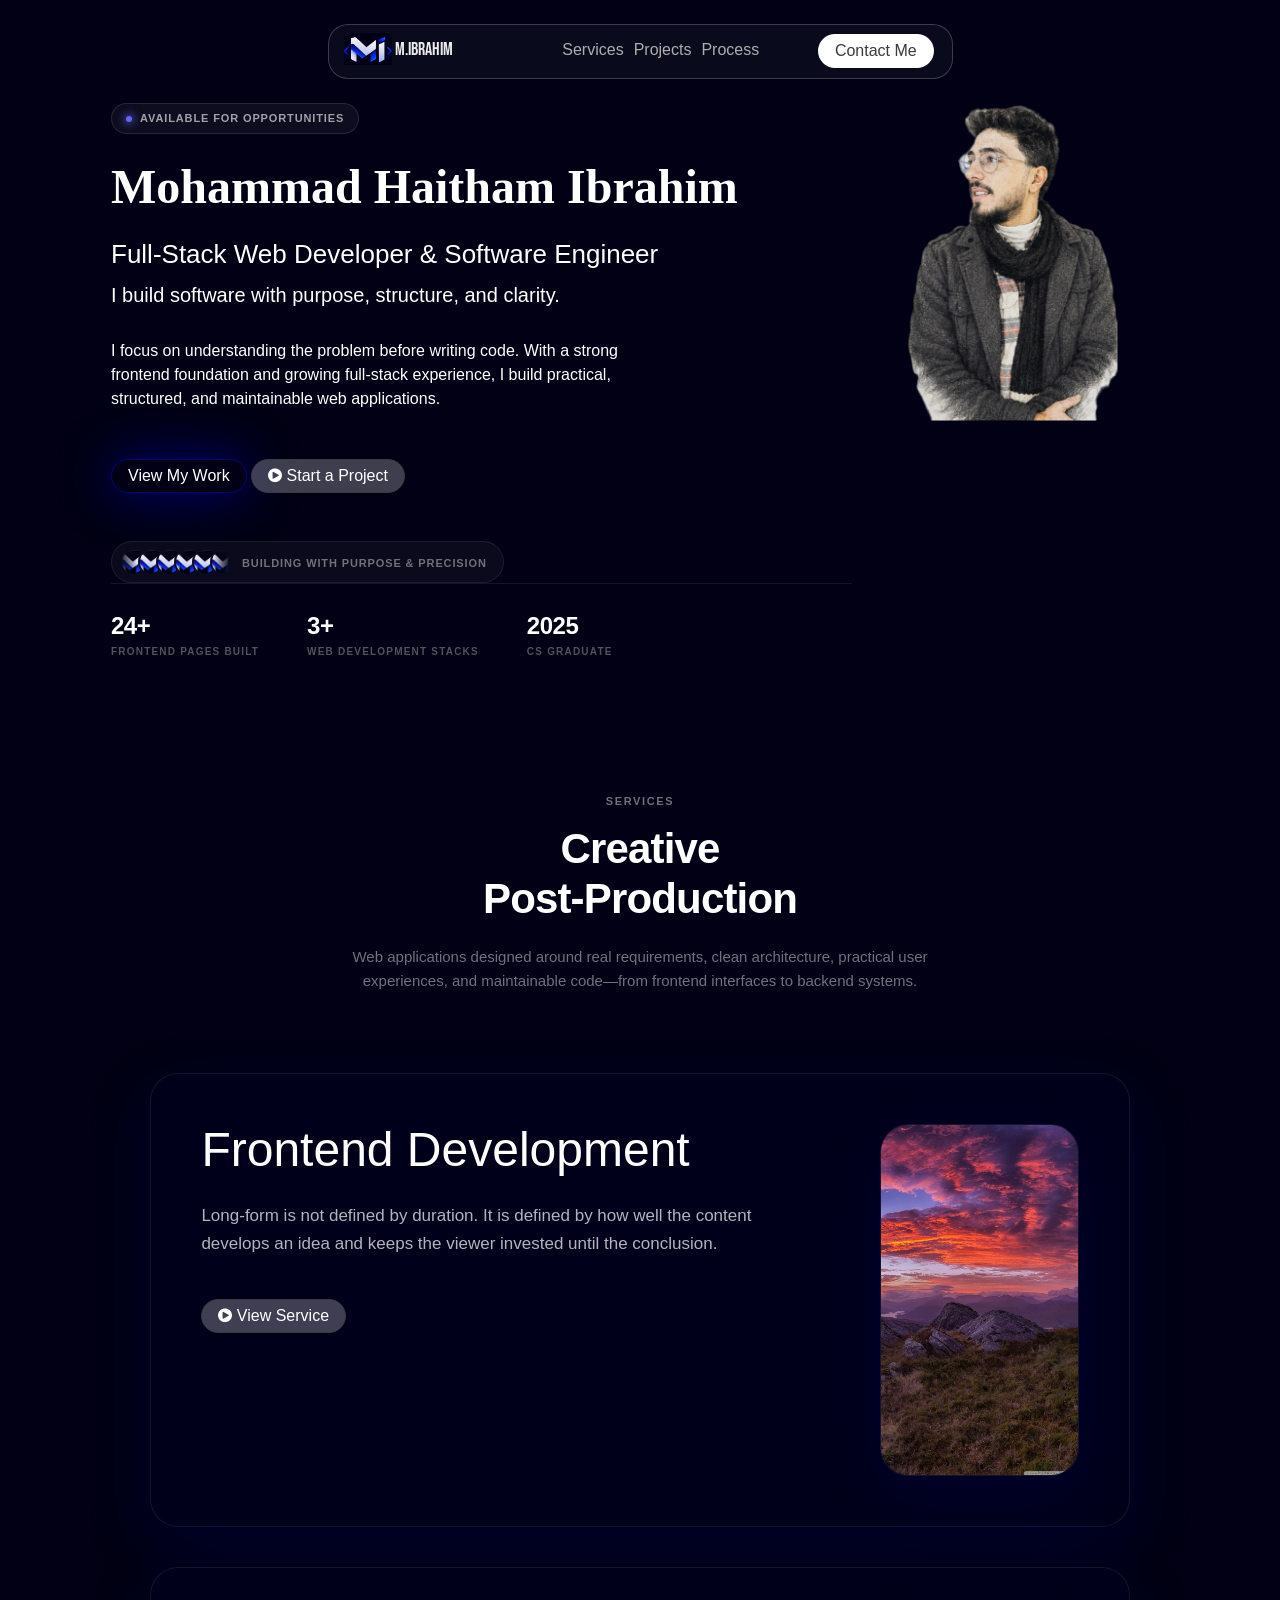
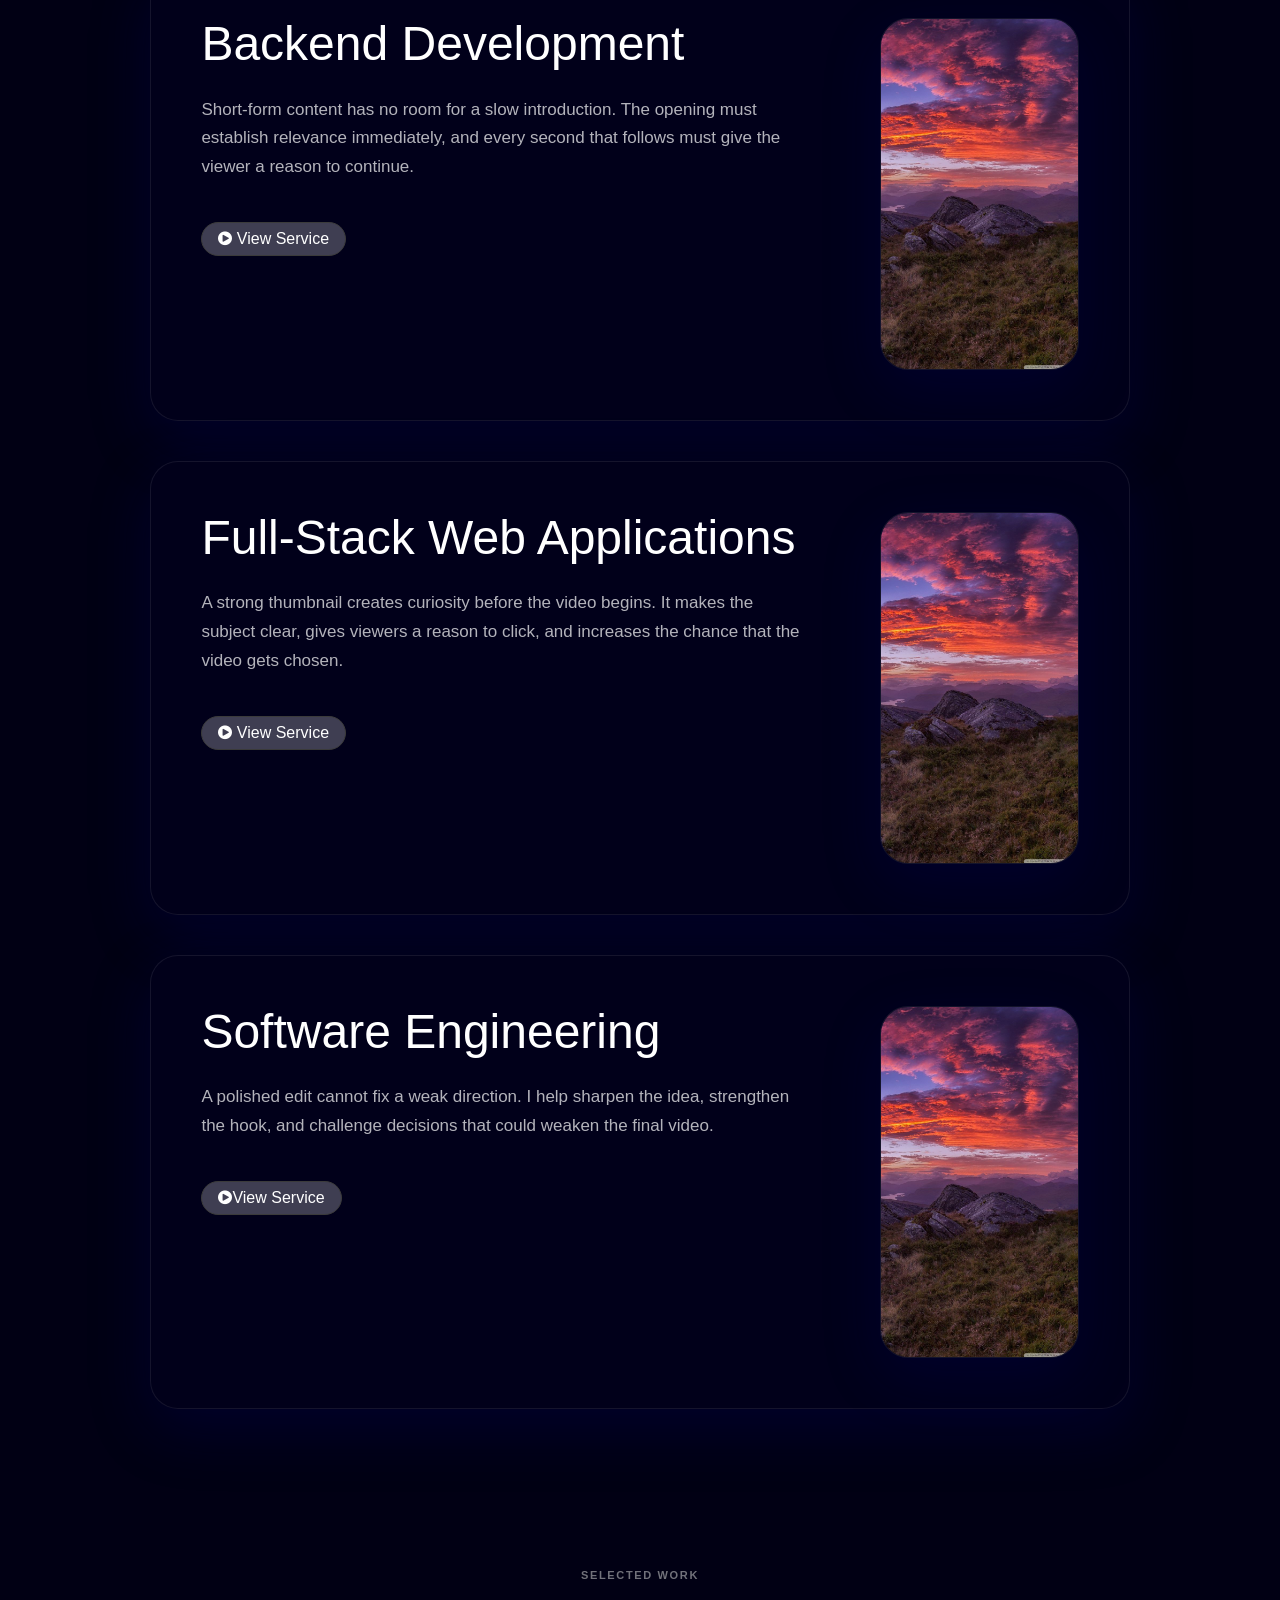
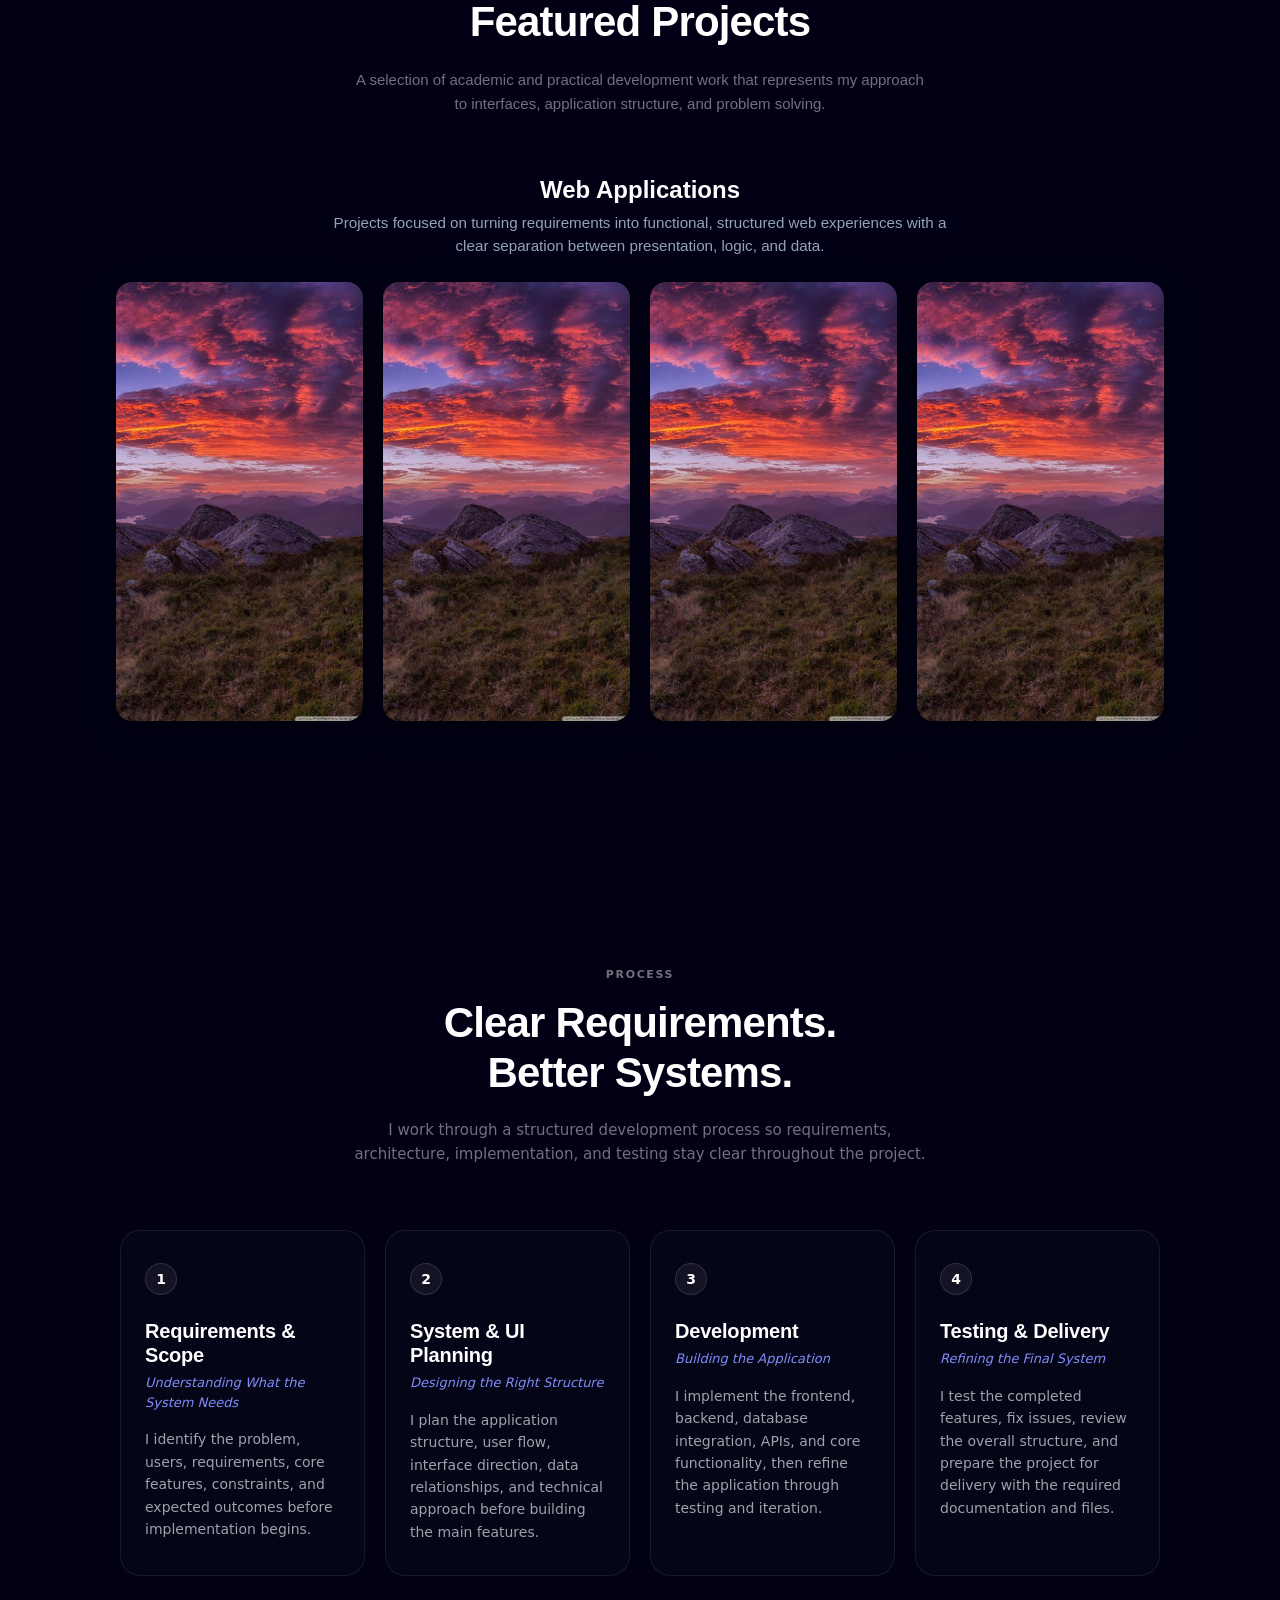
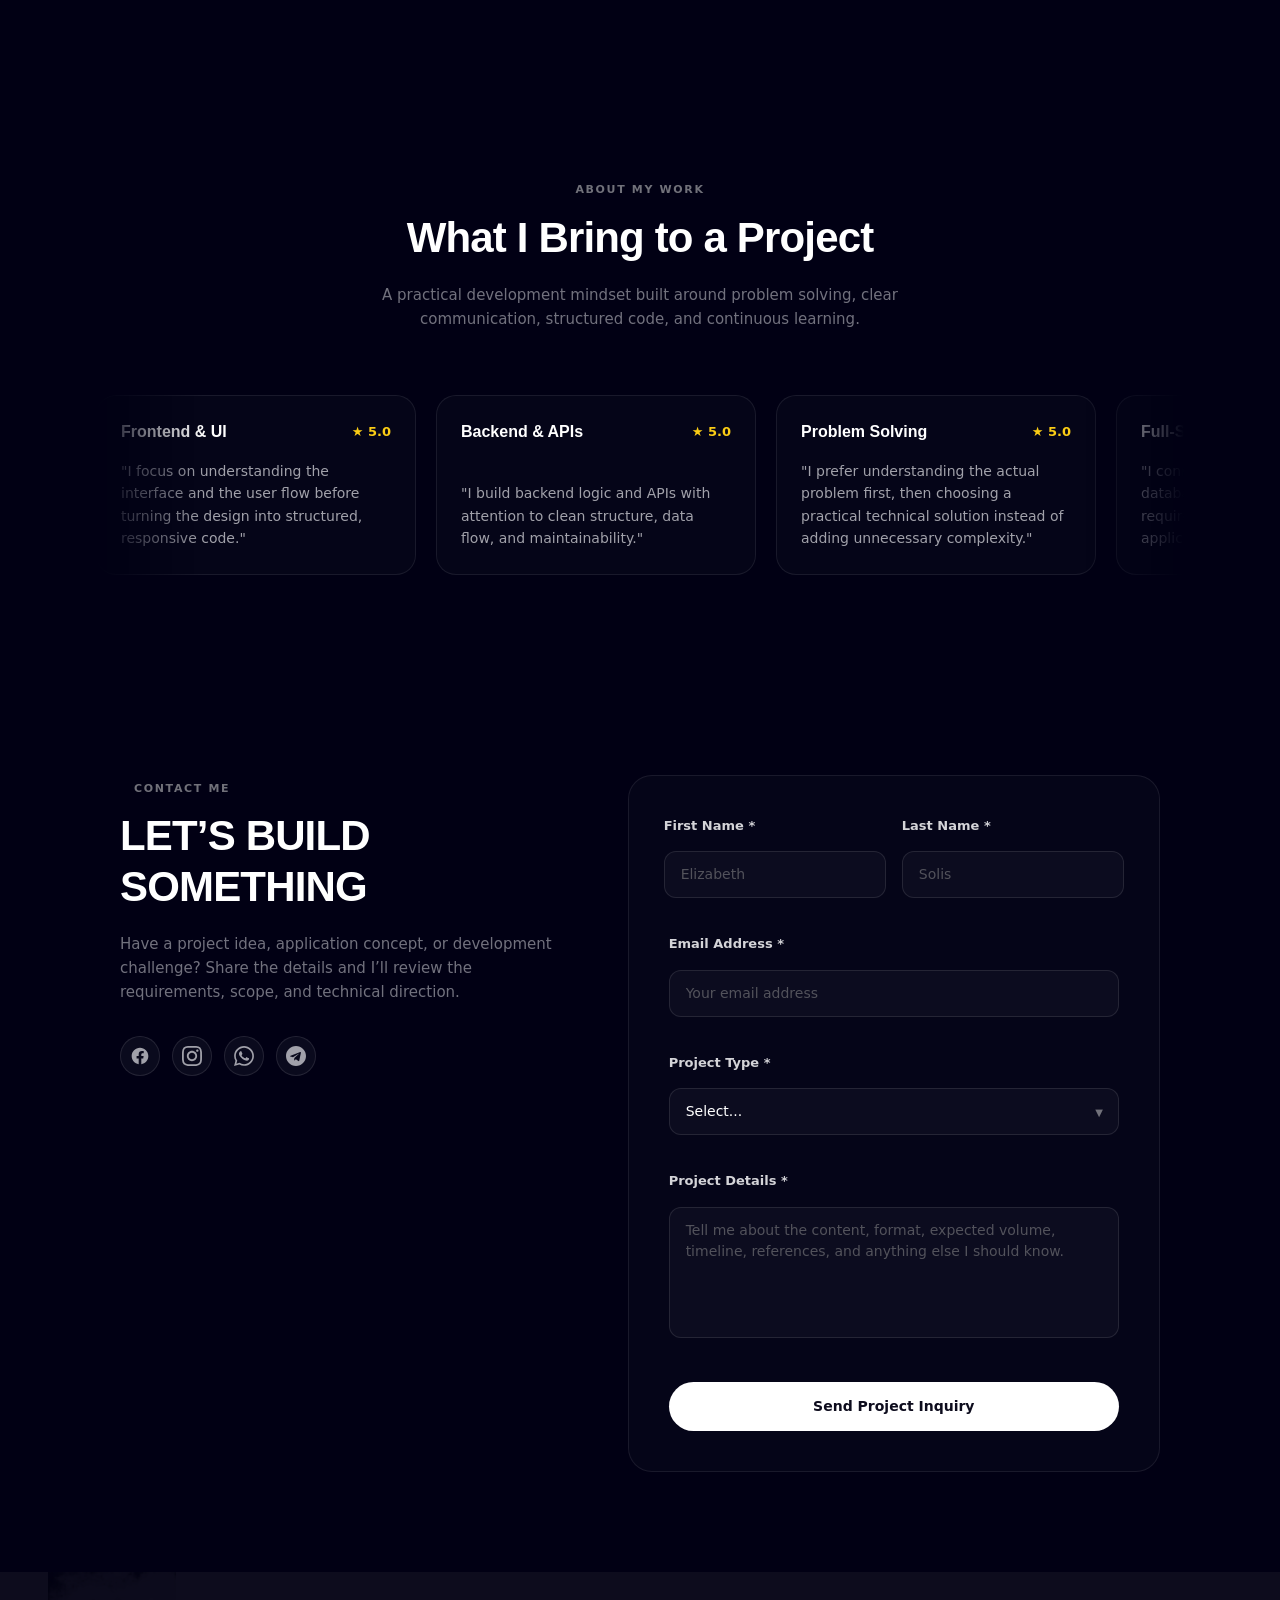
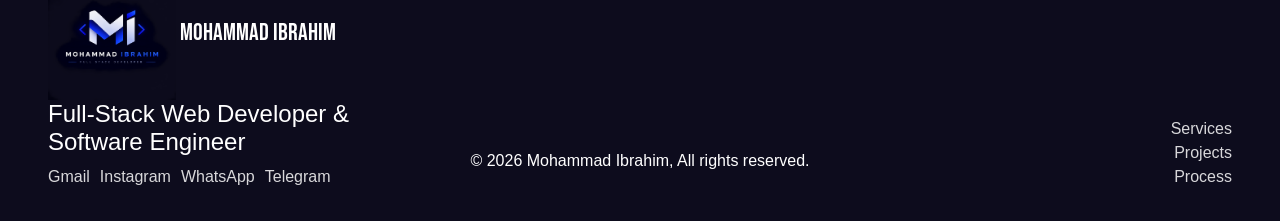
==== mohammad-protofolio.html @ 74fd199d "My Protofolio" ====
<!doctype html>
<html lang="en">
  <head>
    <meta charset="UTF-8" />
    <meta name="viewport" content="width=device-width, initial-scale=1.0" />
    <link rel="preconnect" href="https://fonts.googleapis.com" />
    <link rel="preconnect" href="https://fonts.gstatic.com" crossorigin />
    <link
      href="https://fonts.googleapis.com/css2?family=Bebas+Neue&display=swap"
      rel="stylesheet"
    />
    <link rel="icon" type="image/x-icon" href="img/favicon-16x16.png" />
    <title>Mohammad Ibrahim Portfolio</title>
    <link
      rel="stylesheet"
      href="https://cdnjs.cloudflare.com/ajax/libs/font-awesome/4.7.0/css/font-awesome.min.css"
    />
    <link
      rel="stylesheet"
      href="https://cdn.jsdelivr.net/npm/bootstrap@4.0.0/dist/css/bootstrap.min.css"
      integrity="sha384-Gn5384xqQ1aoWXA+058RXPxPg6fy4IWvTNh0E263XmFcJlSAwiGgFAW/dAiS6JXm"
      crossorigin="anonymous"
    />
    <link rel="stylesheet" href="css/style.css" />
  </head>
  <body>
    <header id="header" class="col-md-12">
      <nav class="col-md-6">
        <div id="logo-div">
          <a href="#">
            <span>
              <img src="img/logo-Copy.png" alt="Mohammad Ibrahim Logo" />
              M.Ibrahim
            </span>
          </a>
        </div>
        <div id="menu-div">
          <ul>
            <li class="scale"><a href="#services">Services</a></li>
            <li class="scale"><a href="#projects">Projects</a></li>
            <li class="scale"><a href="#process">Process</a></li>
          </ul>
        </div>
        <div id="call-div">
          <a href="#contact">
            <span class="btn">Contact Me</span>
          </a>
        </div>
        <div class="collapse navbar-collapse" id="navbarNav">
          <div class="call-div">
            <a href="#contact" class="btn header-btn">Contact Me</a>
          </div>
        </div>
      </nav>
    </header>
    <main>
      <section id="hero-section" class="col-md-12">
        <article id="my-info-card">
          <div class="status-badge">
            <span class="status-dot"></span>
            <span class="status-text">AVAILABLE FOR OPPORTUNITIES</span>
          </div>
          <h1 id="my-name">Mohammad Haitham Ibrahim</h1>
          <h2>Full-Stack Web Developer & Software Engineer</h2>
          <h3>I build software with purpose, structure, and clarity.</h3>
          <p>
            I focus on understanding the problem before writing code. With a strong frontend foundation and growing full-stack experience, I build practical, structured, and maintainable web applications.
          </p>
          <div id="marketing-myself">
            <a href="#projects">
              <span class="btn dark-btn"> View My Work </span>
            </a>
            <a href="#contact">
              <span class="btn light-btn">
                <i class="fa fa-play-circle"></i> Start a Project
              </span>
            </a>
          </div>
          <div class="social-proof-container">
            <!-- Avatar Stack (Left Side) -->
            <div class="avatar-stack">
              <div class="avatar-circle">
                <img src="img/logo-Copy.png" alt="Creator Profile 1" />
              </div>
              <div class="avatar-circle">
                <img src="img/logo-Copy.png" alt="Creator Profile 2" />
              </div>
              <div class="avatar-circle">
                <img src="img/logo-Copy.png" alt="Creator Profile 3" />
              </div>
              <div class="avatar-circle">
                <img src="img/logo-Copy.png" alt="Creator Profile 4" />
              </div>
              <div class="avatar-circle">
                <img src="img/logo-Copy.png" alt="Creator Profile 5" />
              </div>
              <div class="avatar-circle">
                <img src="img/logo-Copy.png" alt="Creator Profile 4" />
              </div>
              <div class="avatar-circle">
                <img src="img/logo-Copy.png" alt="Creator Profile 4" />
              </div>
              <div class="avatar-circle">
                <img src="img/logo-Copy.png" alt="Creator Profile 4" />
              </div>
              <div class="avatar-circle">
                <img src="img/logo-Copy.png" alt="Creator Profile 4" />
              </div>
              <div class="avatar-circle">
                <img src="img/logo-Copy.png" alt="Creator Profile 4" />
              </div>
              <div class="avatar-circle">
                <img src="img/logo-Copy.png" alt="Creator Profile 4" />
              </div>
            </div>

            <!-- Text Badge (Right Side) -->
            <div class="proof-badge">
              <span class="proof-text">BUILDING WITH PURPOSE & PRECISION</span>
            </div>
          </div>
          <div class="metrics-banner">
            <!-- Metrics Grid -->
            <div class="metrics-grid">
              <div class="metric-item">
                <span class="metric-number">24+</span>
                <span class="metric-label">FRONTEND PAGES BUILT</span>
              </div>
              <div class="metric-item">
                <span class="metric-number">3+</span>
                <span class="metric-label">WEB DEVELOPMENT STACKS</span>
              </div>
              <div class="metric-item">
                <span class="metric-number">2025</span>
                <span class="metric-label">CS GRADUATE</span>
              </div>
            </div>
          </div>
        </article>
        <article id="my-img">
          <div class="img-card">
            <img src="img/me.png" alt="" />
          </div>
        </article>
      </section>
      <section id="services" class="services-section">
        <div class="services-container">
          <!-- Section Header -->
          <div class="section-header">
            <span class="sub-title">SERVICES</span>
            <h2 class="main-title">
              Creative <br />
              Post-Production
            </h2>
            <p class="section-description">
              Web applications designed around real requirements, clean architecture, practical user experiences, and maintainable code—from frontend interfaces to backend systems.
            </p>
          </div>

          <!-- Content Grid Layout -->
          <div class="services-grid">
            <!-- Left Column: Service Items -->
            <div class="services-list">
              <div class="service-item">
                <div class="card-container">
                  <h3>Frontend Development</h3>
                  <p>
                    Long-form is not defined by duration. It is defined by how
                    well the content develops an idea and keeps the viewer
                    invested until the conclusion.
                  </p>
                  <a href="#contact" class="btn light-btn"
                    ><i class="fa fa-play-circle"></i> View Service</a
                  >
                </div>
                <div class="services-preview">
                  <div class="preview-card">
                    <img src="img/img1.jpg" alt="Editing Workspace Preview" />
                  </div>
                </div>
              </div>
              <hr class="service-divider" />

              <div class="service-item">
                <div class="card-container">
                  <h3>Backend Development</h3>
                  <p>
                    Short-form content has no room for a slow introduction. The
                    opening must establish relevance immediately, and every
                    second that follows must give the viewer a reason to
                    continue.
                  </p>
                  <a href="#contact" class="btn light-btn"
                    ><i class="fa fa-play-circle"></i> View Service</a
                  >
                </div>
                <div class="services-preview">
                  <div class="preview-card">
                    <img src="img/img1.jpg" alt="Editing Workspace Preview" />
                  </div>
                </div>
              </div>
              <hr class="service-divider" />

              <div class="service-item">
                <div class="card-container">
                  <h3>Full-Stack Web Applications</h3>
                  <p>
                    A strong thumbnail creates curiosity before the video
                    begins. It makes the subject clear, gives viewers a reason
                    to click, and increases the chance that the video gets
                    chosen.
                  </p>
                  <a href="#contact" class="btn light-btn"
                    ><i class="fa fa-play-circle"></i> View Service</a
                  >
                </div>
                <div class="services-preview">
                  <div class="preview-card">
                    <img src="img/img1.jpg" alt="Editing Workspace Preview" />
                  </div>
                </div>
              </div>
              <hr class="service-divider" />

              <div class="service-item">
                <div class="card-container">
                  <h3>Software Engineering</h3>
                  <p>
                    A polished edit cannot fix a weak direction. I help sharpen
                    the idea, strengthen the hook, and challenge decisions that
                    could weaken the final video.
                  </p>
                  <a href="#contact" class="btn light-btn">
                    <i class="fa fa-play-circle"></i>View Service</a
                  >
                </div>
                <div class="services-preview">
                  <div class="preview-card">
                    <img src="img/img1.jpg" alt="Editing Workspace Preview" />
                  </div>
                </div>
              </div>
            </div>

            <!-- Right Column: Interactive / Workspace Media Preview -->
          </div>
        </div>
      </section>
      <section id="projects" class="projects-section">
        <div class="projects-container">
          <!-- Section Header -->
          <div class="projects-header">
            <span class="sub-title">SELECTED WORK</span>
            <h2 class="main-title">Featured Projects</h2>
            <p class="section-description">
              A selection of academic and practical development work that represents my approach to interfaces, application structure, and problem solving.
            </p>
          </div>

          <!-- Category 1: Talking-Head Content -->
          <div class="project-category">
            <div class="category-header">
              <h3 class="category-title">Web Applications</h3>
              <p class="category-desc">
                Projects focused on turning requirements into functional, structured web experiences with a clear separation between presentation, logic, and data.
              </p>
            </div>

            <div class="projects-grid">
              <!-- Project Card 1 -->
              <div class="project-card">
                <div class="card-media">
                  <img src="img/img1.jpg" alt="Talking-Head Project Preview" />
                </div>
              </div>

              <!-- Project Card 2 -->
              <div class="project-card">
                <div class="card-media">
                  <img src="img/img1.jpg" alt="Talking-Head Project Preview" />
                </div>
              </div>

              <!-- Project Card 3 -->
              <div class="project-card">
                <div class="card-media">
                  <img src="img/img1.jpg" alt="Talking-Head Project Preview" />
                </div>
              </div>

              <!-- Project Card 4 -->
              <div class="project-card">
                <div class="card-media">
                  <img src="img/img1.jpg" alt="Talking-Head Project Preview" />
                </div>
              </div>
            </div>
          </div>
        </div>
      </section>
      <section id="process" class="process-section">
        <div class="process-container">
          <!-- Section Header -->
          <div class="process-header">
            <span class="sub-title">PROCESS</span>
            <h2 class="main-title">Clear Requirements.<br> Better Systems.</h2>
            <p class="section-description">
              I work through a structured development process so requirements, architecture, implementation, and testing stay clear throughout the project.
            </p>
          </div>

          <!-- 4-Step Process Grid -->
          <div class="process-grid">
            <!-- Step 1 -->
            <div class="process-card">
              <div class="step-badge">1</div>
              <h3 class="step-title">Requirements & Scope</h3>
              <span class="step-subtitle">Understanding What the System Needs</span>
              <p class="step-desc">
                I identify the problem, users, requirements, core features, constraints, and expected outcomes before implementation begins.
              </p>
            </div>

            <!-- Step 2 -->
            <div class="process-card">
              <div class="step-badge">2</div>
              <h3 class="step-title">System & UI Planning</h3>
              <span class="step-subtitle">Designing the Right Structure</span>
              <p class="step-desc">
                I plan the application structure, user flow, interface direction, data relationships, and technical approach before building the main features.
              </p>
            </div>

            <!-- Step 3 -->
            <div class="process-card">
              <div class="step-badge">3</div>
              <h3 class="step-title">Development</h3>
              <span class="step-subtitle">Building the Application</span>
              <p class="step-desc">
                I implement the frontend, backend, database integration, APIs, and core functionality, then refine the application through testing and iteration.
              </p>
            </div>

            <!-- Step 4 -->
            <div class="process-card">
              <div class="step-badge">4</div>
              <h3 class="step-title">Testing & Delivery</h3>
              <span class="step-subtitle">Refining the Final System</span>
              <p class="step-desc">
                I test the completed features, fix issues, review the overall structure, and prepare the project for delivery with the required documentation and files.
              </p>
            </div>
          </div>
        </div>
      </section>
      <section id="reviews" class="reviews-section">
        <div class="reviews-container">
          <!-- Header -->
          <div class="reviews-header">
            <span class="sub-title">ABOUT MY WORK</span>
            <h2 class="main-title">What I Bring to a Project</h2>
            <p class="section-description">
              A practical development mindset built around problem solving, clear communication, structured code, and continuous learning.
            </p>
          </div>

          <!-- Infinite Scroll Marquee Wrapper -->
          <div class="marquee">
            <!-- Track 1: First Row -->
            <div class="marquee-track">
              <!-- Card 1 -->
              <div class="review-card">
                <div class="card-top">
                  <span class="client-name">Frontend & UI</span>
                  <span class="rating">★ 5.0</span>
                </div>
                <p class="review-text">
                  "I focus on understanding the interface and the user flow before turning the design into structured, responsive code."
                </p>
              </div>

              <!-- Card 2 -->
              <div class="review-card">
                <div class="card-top">
                  <span class="client-name">Backend & APIs</span>
                  <span class="rating">★ 5.0</span>
                </div>
                <p class="review-text">
                  "I build backend logic and APIs with attention to clean structure, data flow, and maintainability."
                </p>
              </div>

              <!-- Card 3 -->
              <div class="review-card">
                <div class="card-top">
                  <span class="client-name">Problem Solving</span>
                  <span class="rating">★ 5.0</span>
                </div>
                <p class="review-text">
                  "I prefer understanding the actual problem first, then choosing a practical technical solution instead of adding unnecessary complexity."
                </p>
              </div>

              <!-- Card 4 -->
              <div class="review-card">
                <div class="card-top">
                  <span class="client-name">Full-Stack Development</span>
                  <span class="rating">★ 5.0</span>
                </div>
                <p class="review-text">
                  "I connect frontend, backend, databases, and APIs to turn requirements into complete web applications."
                </p>
              </div>

              <!-- DUPLICATE CARDS FOR SEAMLESS LOOPING (FIFO QUEUE) -->
              <div class="review-card" aria-hidden="true">
                <div class="card-top">
                  <span class="client-name">Frontend & UI</span>
                  <span class="rating">★ 5.0</span>
                </div>
                <p class="review-text">
                  "I focus on understanding the interface and the user flow before turning the design into structured, responsive code."
                </p>
              </div>

              <div class="review-card" aria-hidden="true">
                <div class="card-top">
                  <span class="client-name">Backend & APIs</span>
                  <span class="rating">★ 5.0</span>
                </div>
                <p class="review-text">
                  "I build backend logic and APIs with attention to clean structure, data flow, and maintainability."
                </p>
              </div>

              <div class="review-card" aria-hidden="true">
                <div class="card-top">
                  <span class="client-name">Problem Solving</span>
                  <span class="rating">★ 5.0</span>
                </div>
                <p class="review-text">
                  "I prefer understanding the actual problem first, then choosing a practical technical solution instead of adding unnecessary complexity."
                </p>
              </div>

              <div class="review-card" aria-hidden="true">
                <div class="card-top">
                  <span class="client-name">Full-Stack Development</span>
                  <span class="rating">★ 5.0</span>
                </div>
                <p class="review-text">
                  "I connect frontend, backend, databases, and APIs to turn requirements into complete web applications."
                </p>
              </div>
            </div>
          </div>
        </div>
      </section>
      <section id="contact" class="contact-section">
        <div class="contact-container">
          <div class="contact-grid">
            <!-- Left Column: Heading & Social Links -->
            <div class="contact-info">
              <span class="sub-title">CONTACT ME</span>
              <h2 class="main-title">LET’S BUILD SOMETHING</h2>
              <p class="section-description">
                Have a project idea, application concept, or development challenge? Share the details and I’ll review the requirements, scope, and technical direction.
              </p>

              <!-- Social Media Icon Links -->
              <div class="social-links">
                <a
                  href="https://facebook.com"
                  target="_blank"
                  aria-label="Facebook"
                  class="social-icon"
                >
                  <svg
                    width="20"
                    height="20"
                    viewBox="0 0 24 24"
                    fill="currentColor"
                  >
                    <path
                      d="M22 12c0-5.523-4.477-10-10-10S2 6.477 2 12c0 4.991 3.657 9.128 8.438 9.878v-6.987h-2.54V12h2.54V9.797c0-2.506 1.492-3.89 3.777-3.89 1.094 0 2.238.195 2.238.195v2.46h-1.26c-1.243 0-1.63.771-1.63 1.562V12h2.773l-.443 2.89h-2.33v6.988C18.343 21.128 22 16.991 22 12z"
                    />
                  </svg>
                </a>

                <a
                  href="https://instagram.com"
                  target="_blank"
                  aria-label="Instagram"
                  class="social-icon"
                >
                  <svg
                    width="20"
                    height="20"
                    viewBox="0 0 24 24"
                    fill="currentColor"
                  >
                    <path
                      d="M12 2.163c3.204 0 3.584.012 4.85.07 3.252.148 4.771 1.691 4.919 4.919.058 1.265.069 1.645.069 4.849 0 3.205-.012 3.584-.069 4.849-.149 3.225-1.664 4.771-4.919 4.919-1.266.058-1.644.07-4.85.07-3.204 0-3.584-.012-4.849-.07-3.26-.149-4.771-1.699-4.919-4.92-.058-1.265-.07-1.644-.07-4.849 0-3.204.013-3.583.07-4.849.149-3.227 1.664-4.771 4.919-4.919 1.266-.057 1.645-.069 4.849-.069zm0-2.163c-3.259 0-3.667.014-4.947.072-4.358.2-6.78 2.618-6.98 6.98-.059 1.281-.073 1.689-.073 4.948 0 3.259.014 3.668.072 4.948.2 4.358 2.618 6.78 6.98 6.98 1.281.058 1.689.072 4.948.072 3.259 0 3.668-.014 4.948-.072 4.354-.2 6.782-2.618 6.979-6.98.059-1.28.073-1.689.073-4.948 0-3.259-.014-3.667-.072-4.947-.196-4.354-2.617-6.78-6.979-6.98-1.281-.059-1.69-.073-4.949-.073zm0 5.838c-3.403 0-6.162 2.759-6.162 6.162s2.759 6.163 6.162 6.163 6.162-2.759 6.162-6.163c0-3.403-2.759-6.162-6.162-6.162zm0 10.162c-2.209 0-4-1.79-4-4 0-2.209 1.791-4 4-4s4 1.791 4 4c0 2.21-1.791 4-4 4zm6.406-11.845c-.796 0-1.441.645-1.441 1.44s.645 1.44 1.441 1.44c.795 0 1.439-.645 1.439-1.44s-.644-1.44-1.439-1.44z"
                    />
                  </svg>
                </a>
                <a
                  href="https://whatsapp.com"
                  target="_blank"
                  aria-label="WhatsApp"
                  class="social-icon"
                >
                  <svg
                    width="20"
                    height="20"
                    viewBox="0 0 24 24"
                    fill="currentColor"
                  >
                    <path
                      d="M.057 24l1.687-6.163c-1.041-1.804-1.588-3.849-1.587-5.946.003-6.556 5.338-11.891 11.893-11.891 3.181.001 6.167 1.24 8.413 3.488 2.245 2.248 3.481 5.236 3.48 8.414-.003 6.557-5.338 11.892-11.893 11.892-1.99-.001-3.951-.5-5.688-1.448l-6.305 1.654zm6.597-3.807c1.676.995 3.276 1.591 5.392 1.592 5.448 0 9.886-4.434 9.889-9.885.002-5.462-4.415-9.89-9.881-9.892-5.452 0-9.887 4.434-9.889 9.884-.001 2.225.651 3.891 1.746 5.634l-.999 3.648 3.742-.981zm11.387-5.464c-.074-.124-.272-.198-.57-.347-.297-.149-1.758-.868-2.031-.967-.272-.099-.47-.149-.669.149-.198.297-.768.967-.941 1.165-.173.198-.347.223-.644.074-.297-.149-1.255-.462-2.39-1.475-.883-.788-1.48-1.761-1.653-2.059-.173-.297-.018-.458.13-.606.134-.133.297-.347.446-.521.151-.172.2-.296.3-.495.099-.198.05-.372-.025-.521-.075-.148-.669-1.611-.916-2.206-.242-.579-.487-.501-.669-.51l-.57-.01c-.198 0-.52.074-.792.372s-1.04 1.016-1.04 2.479 1.065 2.876 1.213 3.074c.149.198 2.095 3.2 5.076 4.487.709.306 1.263.489 1.694.626.712.226 1.36.194 1.872.118.571-.085 1.758-.719 2.006-1.413.248-.695.248-1.29.173-1.414z"
                    />
                  </svg>
                </a>
                <a
                  href="https://telegram.org"
                  target="_blank"
                  aria-label="Telegram"
                  class="social-icon"
                >
                  <svg
                    width="20"
                    height="20"
                    viewBox="0 0 24 24"
                    fill="currentColor"
                  >
                    <path
                      d="M12 0c-6.627 0-12 5.373-12 12s5.373 12 12 12 12-5.373 12-12-5.373-12-12-12zm5.894 8.221l-1.97 9.28c-.145.658-.537.818-1.084.508l-3-2.21-1.446 1.394c-.16.16-.295.295-.605.295l.213-3.053 5.56-5.023c.242-.213-.054-.333-.373-.121l-6.871 4.326-2.962-.924c-.643-.204-.657-.643.136-.953l11.57-4.461c.537-.194 1.006.128.832.941z"
                    />
                  </svg>
                </a>
              </div>
            </div>

            <!-- Right Column: Form Container -->
            <div class="contact-form-card">
              <form id="inquiry-form" class="inquiry-form">
                <!-- Name Group -->
                <div class="form-row">
                  <div class="form-group">
                    <label for="first-name">First Name *</label>
                    <input
                      type="text"
                      id="first-name"
                      name="firstName"
                      placeholder="Elizabeth"
                      required
                    />
                  </div>
                  <div class="form-group">
                    <label for="last-name">Last Name *</label>
                    <input
                      type="text"
                      id="last-name"
                      name="lastName"
                      placeholder="Solis"
                      required
                    />
                  </div>
                </div>

                <!-- Email -->
                <div class="form-group">
                  <label for="email">Email Address *</label>
                  <input
                    type="email"
                    id="email"
                    name="email"
                    placeholder="Your email address"
                    required
                  />
                </div>

                <!-- Type of Support Dropdown -->
                <div class="form-group">
                  <label for="support-type">Project Type *</label>
                  <div class="select-wrapper">
                    <select id="support-type" name="supportType" required>
                      <option value="" disabled selected>Select...</option>
                      <option value="single-project">Web Application</option>
                      <option value="monthly-editing">Frontend Development</option>
                      <option value="production-partnership">
                        Backend / API Development
                      </option>
                      <option value="not-sure">Not Sure Yet</option>
                    </select>
                  </div>
                </div>

                <!-- Project Details Textarea -->
                <div class="form-group">
                  <label for="details">Project Details *</label>
                  <textarea
                    id="details"
                    name="details"
                    rows="5"
                    placeholder="Tell me about the content, format, expected volume, timeline, references, and anything else I should know."
                    required
                  ></textarea>
                </div>

                <!-- Submit Button -->
                <button type="submit" class="btn-submit">
                  <span>Send Project Inquiry</span>
                </button>
              </form>
            </div>
          </div>
        </div>
      </section>
    </main>
    <footer>
      <section>
        <div>
          <img src="img/logo.png" alt="" />
          <span>
            <a href="#">
            Mohammad Ibrahim</span>
          </a>
          <h3>Full-Stack Web Developer & Software Engineer</h3>
        </div>
        <div>
          <ul>
            <li><a href="">Gmail</a></li>
            <li><a href="">Instagram</a></li>
            <li><a href="">WhatsApp</a></li>
            <li><a href="">Telegram</a></li>
          </ul>
        </div>
      </section>
      <section id="second-section-footer">
        <p class="copyright">© 2026 Mohammad Ibrahim, All rights reserved.</p>
      </section>
      <section id="third-section-footer">
        <ul>
          <li><a href="#services">Services</a></li>
          <li><a href="#projects">Projects</a></li>
          <li><a href="#process">Process</a></li>
        </ul>
      </section>
    </footer>
  </body>
</html>
---- css/style.css ----
* {
  box-sizing: border-box;
  margin: 0;
  padding: 0;
}
:root {
  --background-color: #010014;
  --highlite-color: #050870;
  --btn-color: #040045;
  --header-btn-color: #fff;
}
body {
  margin: 0;
  padding: 0;
  background-color: var(--background-color);
}
header {
  position: sticky;
  z-index: 5;
  top: 0;
}
nav {
  background-color: rgba(255, 255, 255, 0.04);
  border: 1px solid rgba(255, 255, 255, 0.2);
  backdrop-filter: blur(5px);
  opacity: 1;
  display: flex;
  justify-content: space-between;
  align-items: baseline;
  margin: 1.5rem auto;
  padding: 0.5rem 0 0 0;
  border-radius: 20px;
}
#logo-div {
  max-width: 27%;
}
#logo-div img {
  width: 30%;
  object-fit: cover;
  padding: 0;
}
#logo-div span {
  color: rgb(235, 235, 235);
  font-family: "Bebas Neue", sans-serif;
  font-weight: 400;
  font-style: normal;
  font-size: 1.1rem;
}
#menu-div {
  max-width: 60%;
  display: flex;
}

#menu-div ul {
  display: flex;
  gap: 10px;
  list-style: none;
  padding: 0;
}
#menu-div ul li a {
  text-decoration: none;
  color: rgba(192, 192, 192, 0.9);
}
.scale {
  transition: transform 0.3s ease-in-out;
}
.scale:hover {
  transform: scale(1.05);
}
#call-div {
  width: 20%;
}


.btn {
  border-radius: 30px;
  padding: 4px 16px;
  background-color: var(--header-btn-color);
  transition: all 0.3s ease;
  text-decoration: none;
  color: rgb(59, 59, 59);
  font-weight: 400;
  font-family: sans-serif;
}
.btn:hover {
  backdrop-filter: blur(5);
  box-shadow: 0 0 50px #02007d;
}
#hero-section {
  display: flex;
  position: relative;
}
main {
  width: 85%;
  margin: 0 auto;
  color: #fff;
}
#my-info-card {
  width: 70%;
}
#my-img {
  width: 30%;
}
/* available for projects */
/* Container Badge */
.status-badge {
  display: inline-flex;
  align-items: center;
  gap: 8px;
  padding: 6px 14px;
  border-radius: 9999px; /* Fully rounded pill shape */
  background-color: rgba(
    255,
    255,
    255,
    0.05
  ); /* Semi-transparent dark overlay */
  border: 1px solid rgba(255, 255, 255, 0.1); /* Muted subtle border */
  backdrop-filter: blur(8px);
}

/* Typography */
.status-text {
  color: #a1a1aa; /* Soft light-grey font */
  font-size: 11px;
  font-weight: 600;
  letter-spacing: 0.08em; /* All-caps tracking */
  text-transform: uppercase;
}

/* Animated Glowing Indicator Dot */
.status-dot {
  width: 6px;
  height: 6px;
  border-radius: 50%;
  background-color: #6366f1; /* Indigo/Violet light indicator */
  box-shadow:
    0 0 8px #6366f1,
    0 0 12px #6366f1; /* Subtle neon glow */
  animation: pulse 2s infinite ease-in-out;
}

/* Optional Pulsing Animation */
@keyframes pulse {
  0%,
  100% {
    opacity: 1;
    transform: scale(1);
  }
  50% {
    opacity: 0.5;
    transform: scale(0.85);
  }
}

#my-name {
  font-family: fantasy;
  font-weight: 900;
  font-size: 3rem;
  margin: 1.5rem 0;
}
#my-info-card h2 {
  font-family: "Inter", "Inter Placeholder", sans-serif;
  font-size: 26px;
}
#my-info-card h3 {
  font-family: "Inter", "Inter Placeholder", sans-serif;
  margin: 0.8rem 0 2rem;
  font-size: 20px;
}
#my-info-card p {
  font-family: "Inter", "Inter Placeholder", sans-serif;
  margin: 0.8rem 0 2rem;
  font-size: 16px;
  width: 70%;
}
.img-card {
  width: 100%;
}
.img-card img {
  object-fit: cover;
  border-radius: 8px;
  height: auto;
  width: 100%;
}
#marketing-myself {
  margin: 3rem 0;
}
.dark-btn {
  background-color: #010014;
  box-shadow: 0 0 50px #02007d;
  color: #fff;
  border: 1px solid #02007d;
}
.dark-btn:hover {
  background-color: #010071;
}
.light-btn {
  background-color: #a1a1aa63;
  color: #fff;
  border: 1px solid rgb(59, 59, 59);
}

/* Container Wrapper */
.social-proof-container {
  display: inline-flex;
  align-items: center;
  gap: 12px;
  padding: 6px 16px 6px 8px;
  border-radius: 9999px;
  background-color: rgba(255, 255, 255, 0.04);
  border: 1px solid rgba(255, 255, 255, 0.08);
  backdrop-filter: blur(10px);
  overflow: hidden; /* NEW: Keeps the moving queue inside the capsule border */
}

/* Avatar Overlapping Stack */
.avatar-stack {
  display: flex;
  align-items: center;
  width: 110px; /* NEW: Limits the window size so avatars can exit and enter */
  overflow: hidden; /* NEW: Conceals avatars outside the viewport window */

  /* NEW: Soft fade effect at the entry and exit points */
  mask-image: linear-gradient(
    to right,
    transparent,
    #000 15%,
    #000 85%,
    transparent
  );
  -webkit-mask-image: linear-gradient(
    to right,
    transparent,
    #000 15%,
    #000 85%,
    transparent
  );
}

.avatar-circle {
  width: 28px;
  height: 28px;
  border-radius: 50%;
  border: 2px solid #0d0c1d; /* Matches the dark page background */
  overflow: hidden;
  margin-left: -10px; /* Overlaps avatars horizontally */
  background-color: #1a1a2e;
  flex-shrink: 0; /* NEW: Prevents circles from squishing during animation */

  /* NEW: Attaches a linear infinite scrolling animation */
  animation: queueMarch 12s linear infinite;
}

.avatar-circle:first-child {
  margin-left: 0; /* Prevents first avatar from shifting left */
}

.avatar-circle img {
  width: 100%;
  height: 100%;
  object-fit: cover;
}

/* NEW: Pauses the slide loop when hovered */
.avatar-stack:hover .avatar-circle {
  animation-play-state: paused;
}
/* NEW: Seamless looping calculation */
@keyframes queueMarch {
  0% {
    transform: translateX(0);
  }
  100% {
    /* Shifts left by the complete structural width of your avatar line */
    transform: translateX(-198px);
  }
}

/* Label Styling */
.proof-text {
  color: #71717a; /* Muted zinc grey color */
  font-size: 11px;
  font-weight: 600;
  letter-spacing: 0.08em; /* Tracking expansion for all-caps */
  text-transform: uppercase;
  white-space: nowrap;
}

/* Container Wrapper */

/* Avatar Overlapping Stack */

.avatar-circle {
  width: 28px;
  height: 28px;
  border-radius: 50%;
  border: 2px solid #0d0c1d; /* Matches the dark page background */
  overflow: hidden;
  margin-left: -10px; /* Overlaps avatars horizontally */
  background-color: #1a1a2e;
}

/* Label Styling */

/* Outer Container */
.metrics-banner {
  display: flex;
  align-items: center;
  justify-content: space-between;
  width: 100%;
  padding-top: 30px;
  border-top: 1px solid rgba(255, 255, 255, 0.08);
}

/* Numbers Layout */
.metrics-grid {
  display: flex;
  align-items: center;
  gap: 48px;
}

.metric-item {
  display: flex;
  flex-direction: column;
}

.metric-number {
  font-family: "Syne", sans-serif;
  font-size: 1.5rem;
  font-weight: 600;
  color: #ffffff;
  line-height: 1;
  letter-spacing: -0.02em;
}

.metric-label {
  font-size: 10px;
  font-weight: 600;
  color: #52525b; /* Dark zinc gray */
  letter-spacing: 0.12em;
  text-transform: uppercase;
  margin-top: 6px;
}

/* =========================
   Services Section
========================= */

.services-section {
  padding: 8rem 0 2rem 0;
}

.services-container {
  width: min(1200px, 90%);
  margin: 0 auto;
}

/* Header */
.section-header {
  margin-bottom: 80px;
  align-items: center;
  text-align: center;
}

.sub-title {
  font-size: 14px;
  letter-spacing: 3px;
  font-weight: 600;
}

.main-title {
  font-size: clamp(40px, 6vw, 80px);
  margin: 15px 0;
}

.section-description {
  max-width: 650px;
  line-height: 1.7;
  opacity: 0.7;
  margin: 0 auto;
}

/* =========================
   Grid
========================= */

.services-grid {
  gap: 80px;
  align-items: start;
}

/* =========================
   Stacked Cards
========================= */

.services-list {
  position: relative;

  /*
    This gives enough scrolling space
    for all sticky cards.
  */
}

.service-item {
  position: sticky;
  width: 100%;
  /*
    Where the card sticks while scrolling
  */
  top: 100px;

  min-height: 420px;

  padding: 50px;

  border-radius: 28px;

  background: #01001a;

  border: 1px solid rgba(255, 255, 255, 0.08);

  box-shadow: 0 20px 60px rgba(0, 0, 113, 0.25);

  display: flex;
  justify-content: space-between;

  /*
    Smooth stacking
  */
  margin-bottom: 40px;
}

/* Individual card positions */

.service-item:nth-child(1) {
  z-index: 1;
}

.service-item:nth-child(3) {
  z-index: 2;
}

.service-item:nth-child(5) {
  z-index: 3;
}

.service-item:nth-child(7) {
  z-index: 4;
}

/* Card typography */

.service-item h3 {
  font-size: clamp(28px, 4vw, 48px);
  line-height: 1.1;
  margin: 0 0 25px;
}

.service-item p {
  max-width: 600px;

  font-size: 17px;
  line-height: 1.7;

  opacity: 0.7;

  margin-bottom: 40px;
}

/* Hide the <hr> */

.service-divider {
  display: none;
}

/* =========================
   Right Preview
========================= */

.services-preview {
  position: sticky;
  top: 100px;
}

.preview-card {
  overflow: hidden;

  border-radius: 28px;

  border: 1px solid rgba(255, 255, 255, 0.08);

  box-shadow: 0 20px 60px rgba(0, 0, 113, 0.2);
}

.preview-card img {
  display: block;

  width: 100%;
  max-height: 350px;

  object-fit: cover;
}

/* =========================
   Mobile
========================= */

@media (max-width: 800px) {
  .services-grid {
    grid-template-columns: 1fr;
  }

  .services-preview {
    position: relative;
    top: auto;
    order: -1;
  }

  .service-item {
    top: 30px;

    min-height: 380px;

    padding: 35px;

    border-radius: 22px;

    margin-bottom: 25px;
  }
}

/* ====================== third section ======================== */

/* Base Section Styling */
.projects-section {
  color: #ffffff;
  padding: 80px 20px;
  font-family:
    -apple-system, BlinkMacSystemFont, "Segoe UI", Roboto, Helvetica, Arial,
    sans-serif;
}

.projects-container {
  max-width: 1200px;
  margin: 0 auto;
}

/* Header Styles */
.projects-header {
  text-align: center;
  margin-bottom: 60px;
}

.sub-title {
  display: inline-block;
  font-size: 0.75rem;
  font-weight: 700;
  letter-spacing: 1.2px;
  padding: 6px 14px;
  border-radius: 4px;
  margin-bottom: 16px;
  text-transform: uppercase;
}

.main-title {
  font-size: 2.75rem;
  font-weight: 700;
  margin: 0 0 16px 0;
  letter-spacing: -0.5px;
}

.section-description {
  color: #94a3b8;
  font-size: 1.05rem;
  max-width: 540px;
  margin: 0 auto;
  line-height: 1.5;
}

/* Category Header Styling */
.project-category {
  margin-bottom: 60px;
}

.category-header {
  margin-bottom: 24px;
  text-align: center;
}

.category-title {
  font-size: 1.5rem;
  font-weight: 600;
  margin: 0 0 8px 0;
  color: #ffffff;
}

.category-desc {
  color: #94a3b8;
  font-size: 0.95rem;
  max-width: 650px;
  margin: 0 auto;
  line-height: 1.5;
}

/* Grid Layout */
.projects-grid {
  display: grid;
  grid-template-columns: repeat(4, 1fr);
  gap: 20px;
}

/* Responsive Grid */
@media (max-width: 800px) {
  .projects-grid {
    grid-template-columns: repeat(2, 1fr);
  }
}

@media (max-width: 576px) {
  .projects-grid {
    grid-template-columns: 1fr;
  }
}

/* Project Card Styling */
.project-card {
  position: relative;
  border-radius: 16px;
  overflow: hidden;
  background-color: #0d1117;
  aspect-ratio: 9 / 16; /* Vertical Video Ratio */
  box-shadow: 0 8px 24px rgba(0, 0, 0, 0.4);
  transition:
    transform 0.3s ease,
    box-shadow 0.3s ease;
}

.project-card:hover {
  transform: translateY(-4px);
  box-shadow: 0 12px 32px rgba(0, 0, 0, 0.6);
}

.card-media {
  position: relative;
  width: 100%;
  height: 100%;
}

.card-media img {
  width: 100%;
  height: 100%;
  object-fit: cover;
  display: block;
}

/* process section */

/* Base Container */
.process-section {
  color: #ffffff;
  padding: 100px 24px;
  font-family:
    system-ui,
    -apple-system,
    sans-serif;
}

.process-container {
  max-width: 1200px;
  margin: 0 auto;
}

/* Header Styling */
.process-header {
  text-align: center;
  margin-bottom: 64px;
}

.sub-title {
  color: #71717a;
  font-size: 11px;
  font-weight: 700;
  letter-spacing: 0.15em;
  text-transform: uppercase;
  display: block;
  margin-bottom: 8px;
}

.main-title {
  font-family: "Syne", sans-serif;
  font-size: 42px;
  font-weight: 800;
  letter-spacing: -0.02em;
  margin: 0 0 16px 0;
}

.section-description {
  color: #a1a1aa;
  font-size: 16px;
  line-height: 1.6;
  max-width: 580px;
  margin: 0 auto;
}

/* Responsive Grid Layout */
.process-grid {
  display: grid;
  grid-template-columns: repeat(4, 1fr);
  gap: 20px;
}

/* Step Card Styling */
.process-card {
  position: relative;
  background-color: rgba(255, 255, 255, 0.02);
  border: 1px solid rgba(255, 255, 255, 0.08);
  border-radius: 20px;
  padding: 32px 24px;
  display: flex;
  flex-direction: column;
  transition:
    transform 0.3s ease,
    border-color 0.3s ease;
}

.process-card:hover {
  transform: translateY(-4px);
  border-color: rgba(255, 255, 255, 0.2);
}

/* Step Number Badge */
.step-badge {
  display: inline-flex;
  align-items: center;
  justify-content: center;
  width: 32px;
  height: 32px;
  border-radius: 50%;
  background-color: rgba(255, 255, 255, 0.06);
  border: 1px solid rgba(255, 255, 255, 0.12);
  color: #ffffff;
  font-size: 14px;
  font-weight: 700;
  margin-bottom: 24px;
}

/* Typography */
.step-title {
  font-family: "Syne", sans-serif;
  font-size: 20px;
  font-weight: 700;
  margin: 0 0 6px 0;
  letter-spacing: -0.01em;
}

.step-subtitle {
  font-size: 13px;
  font-style: italic;
  color: #818cf8; /* Subtle accent purple/indigo text */
  margin-bottom: 16px;
  display: block;
}

.step-desc {
  color: #a1a1aa;
  font-size: 14px;
  line-height: 1.6;
  margin: 0;
}

/* Responsive Layout */
@media (max-width: 800px) {
  .process-grid {
    grid-template-columns: repeat(2, 1fr);
  }
}

@media (max-width: 600px) {
  .process-grid {
    grid-template-columns: 1fr;
  }
}
/* reviews */
/* Base Layout */
.reviews-section {
  color: #ffffff;
  padding: 100px 0;
  overflow: hidden; /* Clips cards overflowing the screen */
  font-family:
    system-ui,
    -apple-system,
    sans-serif;
}

.reviews-container {
  width: 100%;
}

.reviews-header {
  text-align: center;
  margin-bottom: 64px;
  padding: 0 24px;
}

.sub-title {
  color: #71717a;
  font-size: 11px;
  font-weight: 700;
  letter-spacing: 0.15em;
  text-transform: uppercase;
  display: block;
  margin-bottom: 8px;
}

.main-title {
  font-family: "Syne", sans-serif;
  font-size: 42px;
  font-weight: 800;
  letter-spacing: -0.02em;
  margin: 0 0 16px 0;
}

.section-description {
  color: #a1a1aa;
  font-size: 16px;
  line-height: 1.6;
  max-width: 580px;
  margin: 0 auto;
}

/* Marquee Outer Mask */
.marquee {
  display: flex;
  width: 100%;
  overflow: hidden;
  position: relative;
  /* Fade mask edges on left and right for smooth entry/exit */
  mask-image: linear-gradient(
    to right,
    transparent,
    black 10%,
    black 90%,
    transparent
  );
  -webkit-mask-image: linear-gradient(
    to right,
    transparent,
    black 10%,
    black 90%,
    transparent
  );
}

/* Marquee Track Container */
.marquee-track {
  display: flex;
  gap: 20px;
  width: max-content;
  animation: scrollQueue 25s linear infinite;
}

/* Pause animation when user hovers */
.marquee-track:hover {
  animation-play-state: paused;
}

/* Individual Review Card */
.review-card {
  width: 320px;
  flex-shrink: 0;
  background-color: rgba(255, 255, 255, 0.02);
  border: 1px solid rgba(255, 255, 255, 0.08);
  border-radius: 20px;
  padding: 24px;
  display: flex;
  flex-direction: column;
  justify-content: space-between;
}

.card-top {
  display: flex;
  justify-content: space-between;
  align-items: center;
  margin-bottom: 16px;
}

.client-name {
  font-family: "Syne", sans-serif;
  font-size: 16px;
  font-weight: 700;
  color: #ffffff;
}

.rating {
  font-size: 13px;
  font-weight: 600;
  color: #facc15; /* Yellow star accent */
}

.review-text {
  color: #a1a1aa;
  font-size: 14px;
  line-height: 1.6;
  margin: 0;
}

/* FIFO Infinite Queue Animation Keyframe */
@keyframes scrollQueue {
  0% {
    transform: translateX(0);
  }
  100% {
    /* Shifts track by exactly 50% so duplicate set takes over seamlessly */
    transform: translateX(-50%);
  }
}
/* contact  */
/* Base Layout */
.contact-section {
  color: #ffffff;
  padding: 100px 24px;
  font-family:
    system-ui,
    -apple-system,
    sans-serif;
}

.contact-container {
  max-width: 1200px;
  margin: 0 auto;
}

.contact-grid {
  display: grid;
  grid-template-columns: 1fr 1.2fr;
  gap: 64px;
  align-items: start;
}

/* Left Column Styling */
.sub-title {
  color: #71717a;
  font-size: 11px;
  font-weight: 700;
  letter-spacing: 0.15em;
  text-transform: uppercase;
  display: block;
  margin-bottom: 8px;
}

.main-title {
  font-family: "Syne", sans-serif;
  font-size: 42px;
  font-weight: 800;
  letter-spacing: -0.02em;
  margin: 0 0 20px 0;
}

.section-description {
  color: #a1a1aa;
  font-size: 15px;
  line-height: 1.6;
  margin-bottom: 32px;
}

.social-links {
  display: flex;
  align-items: center;
  gap: 12px;
}

.social-icon {
  display: flex;
  align-items: center;
  justify-content: center;
  width: 40px;
  height: 40px;
  border-radius: 50%;
  background-color: rgba(255, 255, 255, 0.04);
  border: 1px solid rgba(255, 255, 255, 0.1);
  color: #a1a1aa;
  text-decoration: none;
  transition: all 0.2s ease;
}

.social-icon:hover {
  color: #ffffff;
  background-color: rgba(255, 255, 255, 0.1);
  border-color: rgba(255, 255, 255, 0.2);
}

/* Right Column: Form Card */
.contact-form-card {
  background-color: rgba(255, 255, 255, 0.02);
  border: 1px solid rgba(255, 255, 255, 0.08);
  border-radius: 24px;
  padding: 40px;
}

.inquiry-form {
  display: flex;
  flex-direction: column;
  gap: 20px;
}

.form-row {
  display: grid;
  grid-template-columns: 1fr 1fr;
  gap: 16px;
}

.form-group {
  display: flex;
  flex-direction: column;
  gap: 8px;
}

.form-group label {
  font-size: 13px;
  font-weight: 600;
  color: #d4d4d8;
}

/* Form Input Control Styles */
.form-group input,
.form-group select,
.form-group textarea {
  width: 100%;
  padding: 12px 16px;
  background-color: rgba(255, 255, 255, 0.03);
  border: 1px solid rgba(255, 255, 255, 0.1);
  border-radius: 12px;
  color: #ffffff;
  font-size: 14px;
  outline: none;
  transition:
    border-color 0.2s ease,
    background-color 0.2s ease;
  box-sizing: border-box;
  resize: none;
}

.form-group input::placeholder,
.form-group textarea::placeholder {
  color: #52525b;
}

.form-group input:focus,
.form-group select:focus,
.form-group textarea:focus {
  border-color: rgba(255, 255, 255, 0.3);
  background-color: rgba(255, 255, 255, 0.05);
}

/* Select Dropdown Arrow Customization */
.select-wrapper {
  position: relative;
}

.select-wrapper select {
  appearance: none;
  -webkit-appearance: none;
  cursor: pointer;
}

.select-wrapper::after {
  content: "▼";
  font-size: 10px;
  color: #71717a;
  position: absolute;
  right: 16px;
  top: 50%;
  transform: translateY(-50%);
  pointer-events: none;
}

.form-group option {
  background-color: #18181b;
  color: #ffffff;
}

/* Submit Button */
.btn-submit {
  width: 100%;
  padding: 14px;
  margin-top: 8px;
  border-radius: 9999px;
  background-color: #ffffff;
  border: none;
  color: #0d0c1d;
  font-size: 14px;
  font-weight: 700;
  cursor: pointer;
  transition:
    opacity 0.2s ease,
    transform 0.2s ease;
}

.btn-submit:hover {
  opacity: 0.9;
  transform: translateY(-1px);
}

/* Mobile Responsiveness */
@media (max-width: 800px) {
  .contact-grid {
    grid-template-columns: 1fr;
    gap: 40px;
  }
}

@media (max-width: 500px) {
  .form-row {
    grid-template-columns: 1fr;
  }

  .contact-form-card {
    padding: 24px;
  }
}
/* footer */
footer {
  background-color: #0d0c1d;
  display: grid;
  grid-template-columns: repeat(3, 1fr);
  color: white;
  align-items: end;
  padding: 0 3rem;
}
footer img {
  width: 8rem;
}
footer ul {
  list-style: none;
  display: flex;
  gap: 10px;
  margin-bottom: 2rem;
}
#second-section-footer {
  text-align: center;
}
#third-section-footer ul {
  text-align: right;
  display: block;
}
footer ul li a {
  text-decoration: none;
  color: #ffffffd6;
}
footer ul li a:hover {
  text-decoration: none;
}
footer span {
  font-size: 1.5rem;
  font-family: "Bebas Neue", sans-serif;
}
footer span a {
  text-decoration: none;
  color: #fff;
}
footer span a:hover {
  text-decoration: none;
}
footer h3 {
  font-size: 1.5rem;
}
footer section p {
  margin-bottom: 3rem;
}
#header {
  position: sticky;
  top: 20px;
  z-index: 10;
}


/*  */

.navbar-brand span {
  color: rgb(235, 235, 235);
  font-family: "Bebas Neue", sans-serif;
  font-size: 1.3rem;
}

.navbar-nav .nav-link {
  color: rgba(192, 192, 192, 0.9) !important;
  font-size: 1rem;
  padding: 0.5rem 1rem !important;
}

.header-btn {
  color: #111 !important;
  font-weight: 600;
  border-radius: 30px;
  padding: 6px 20px;
}
.burgerMenu{
  width: 24px;
  height: 16px;
  background-color: white;
  margin-bottom: 8px;
}
#for-aside{
    width: 26px;
    height: 33px;
    display: flex;
    flex-direction: column;
    margin-left: 26px;
}
/* ==========================================
   Mobile Media Queries (Above Services)
   ========================================== */
@media (max-width: 768px) {
  /* Header Adjustments */
  #header {
    top: 5px;
    padding: 0 10px;
  }

  
  .call-div {
    text-align: center;
  }

  /* Hero Section Mobile Layout */
  main {
    width: 92%;
  }

  #hero-section {
    flex-direction: column-reverse; /* يضع الصورة أعلى أو أسفل النص بحسب التفضيل */
    gap: 30px;
    padding-top: 1rem;
  }

  #my-info-card,
  #my-img {
    width: 100% !important;
  }

  #my-name {
    font-size: 2.1rem;
    line-height: 1.2;
  }

  #my-info-card h2 {
    font-size: 18px;
  }

  #my-info-card h3 {
    font-size: 16px;
    margin-bottom: 1rem;
  }

  #my-info-card p {
    width: 100%;
    font-size: 14px;
  }

  /* Buttons on Mobile */
  #marketing-myself {
    display: flex;
    flex-direction: column;
    gap: 12px;
    margin: 2rem 0;
  }

  #marketing-myself .btn {
    text-align: center;
    width: 100%;
    padding: 10px 16px;
  }

  /* Social Proof Badge & Avatars */
  .social-proof-container {
    width: 100%;
    justify-content: center;
    flex-wrap: wrap;
  }

  /* Metrics Grid on Mobile */
  .metrics-banner {
    padding-top: 20px;
  }

  .metrics-grid {
    flex-direction: column;
    align-items: flex-start;
    gap: 20px;
  }
}
@media (max-width: 800px) {
  /* Header Adjustments */
  #header {
    top: 5px;
    padding: 0 10px;
  }

  
  .call-div {
    text-align: center;
  }

  /* Hero Section Mobile Layout */
  main {
    width: 92%;
  }

  #hero-section {
    flex-direction: column-reverse; /* يضع الصورة أعلى أو أسفل النص بحسب التفضيل */
    gap: 30px;
    padding-top: 1rem;
  }

  #my-info-card,
  #my-img {
    width: 100%;
  }
  #my-img img{
    width: 300px;
    height: 300px;
    border-radius: 150px;
    margin: 0 auto;
  }
  .img-card{
    text-align: center;
  }
  #my-name {
    font-size: 2.1rem;
    line-height: 1.2;
  }

  #my-info-card h2 {
    font-size: 18px;
  }

  #my-info-card h3 {
    font-size: 16px;
    margin-bottom: 1rem;
  }

  #my-info-card p {
    width: 100%;
    font-size: 14px;
  }

  /* Buttons on Mobile */
  #marketing-myself {
    display: flex;
    flex-direction: column;
    gap: 12px;
    margin: 2rem 0;
  }

  #marketing-myself .btn {
    text-align: center;
    width: 100%;
    padding: 10px 16px;
  }

  /* Social Proof Badge & Avatars */
  .social-proof-container {
    width: 100%;
    justify-content: center;
    flex-wrap: wrap;
  }

  /* Metrics Grid on Mobile */
  .metrics-banner {
    padding-top: 20px;
  }

  .metrics-grid {
    flex-direction: column;
    align-items: flex-start;
    gap: 20px;
  }
}
@media (max-width: 800px) {
  #logo-div{
    max-width: 27%;
  }
  #navbarNav{
    display: flex;
  }
  #call-div {
    display: none;
  }
  .navbar-nav{
    display: none;
  }
  footer{
    display: grid;
    grid-template-columns: repeat(1,1fr);
  }
  #third-section-footer ul{
    text-align: center;
    display: flex;
    justify-content: center;
  }
  .service-item{
    display: block;
  }
}
@media (max-width: 500px) {
  #logo-div{
        max-width: 27%;
  }
  #navbarNav{
    display: flex;
  }
  #menu-div,#call-div {
    display: none;
  }
  .navbar-nav{
    display: none;
  }
  footer{
    display: grid;
    grid-template-columns: repeat(1,1fr);
  }
  footer span{
    font-size: 1.1rem;
  }
  #third-section-footer ul{
    text-align: center;
    display: flex;
    justify-content: center;
  }
  .service-item{
    display: block;
  }
  #menu-div{
    display: block;
  }
}

/* Hide mobile menu by default on small screens */
#navbarNav {
  display: none;
}

/* Show it when the active class is injected by JS */
#navbarNav.active {
  display: block; 
}
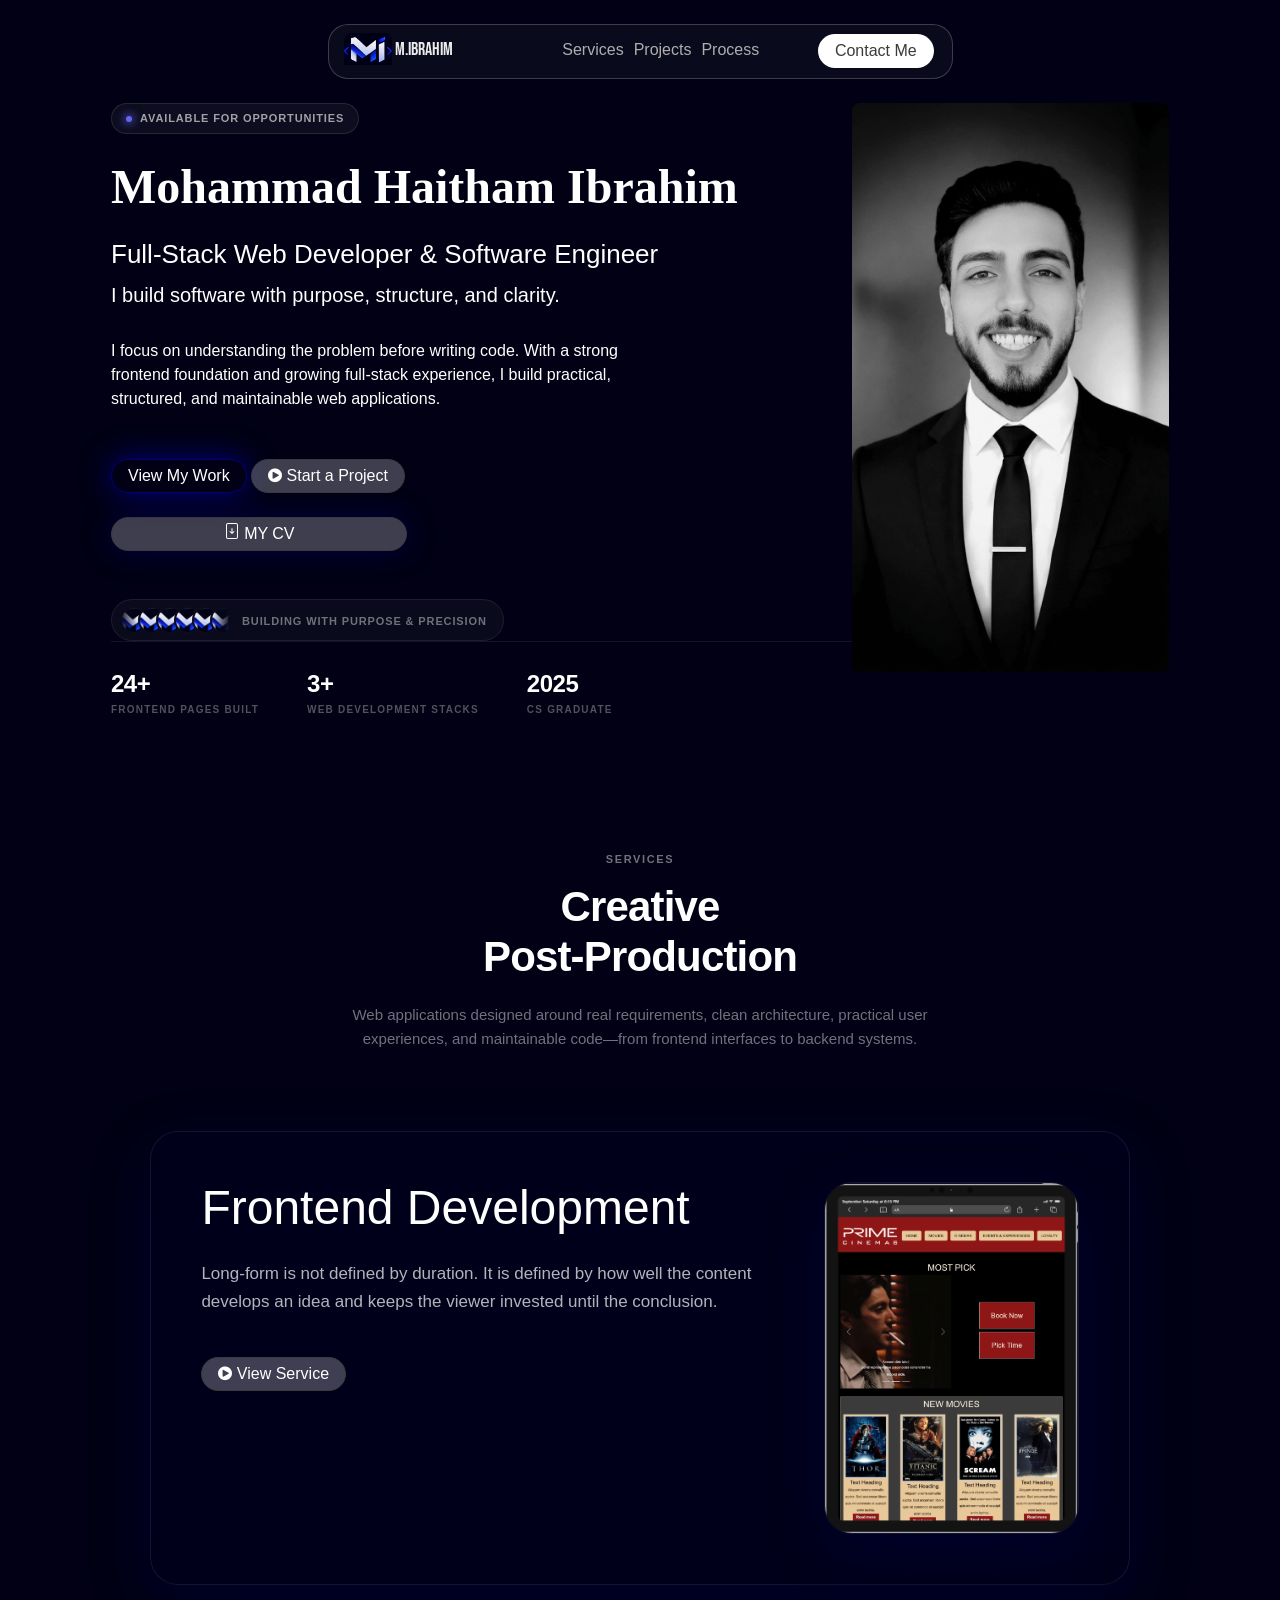
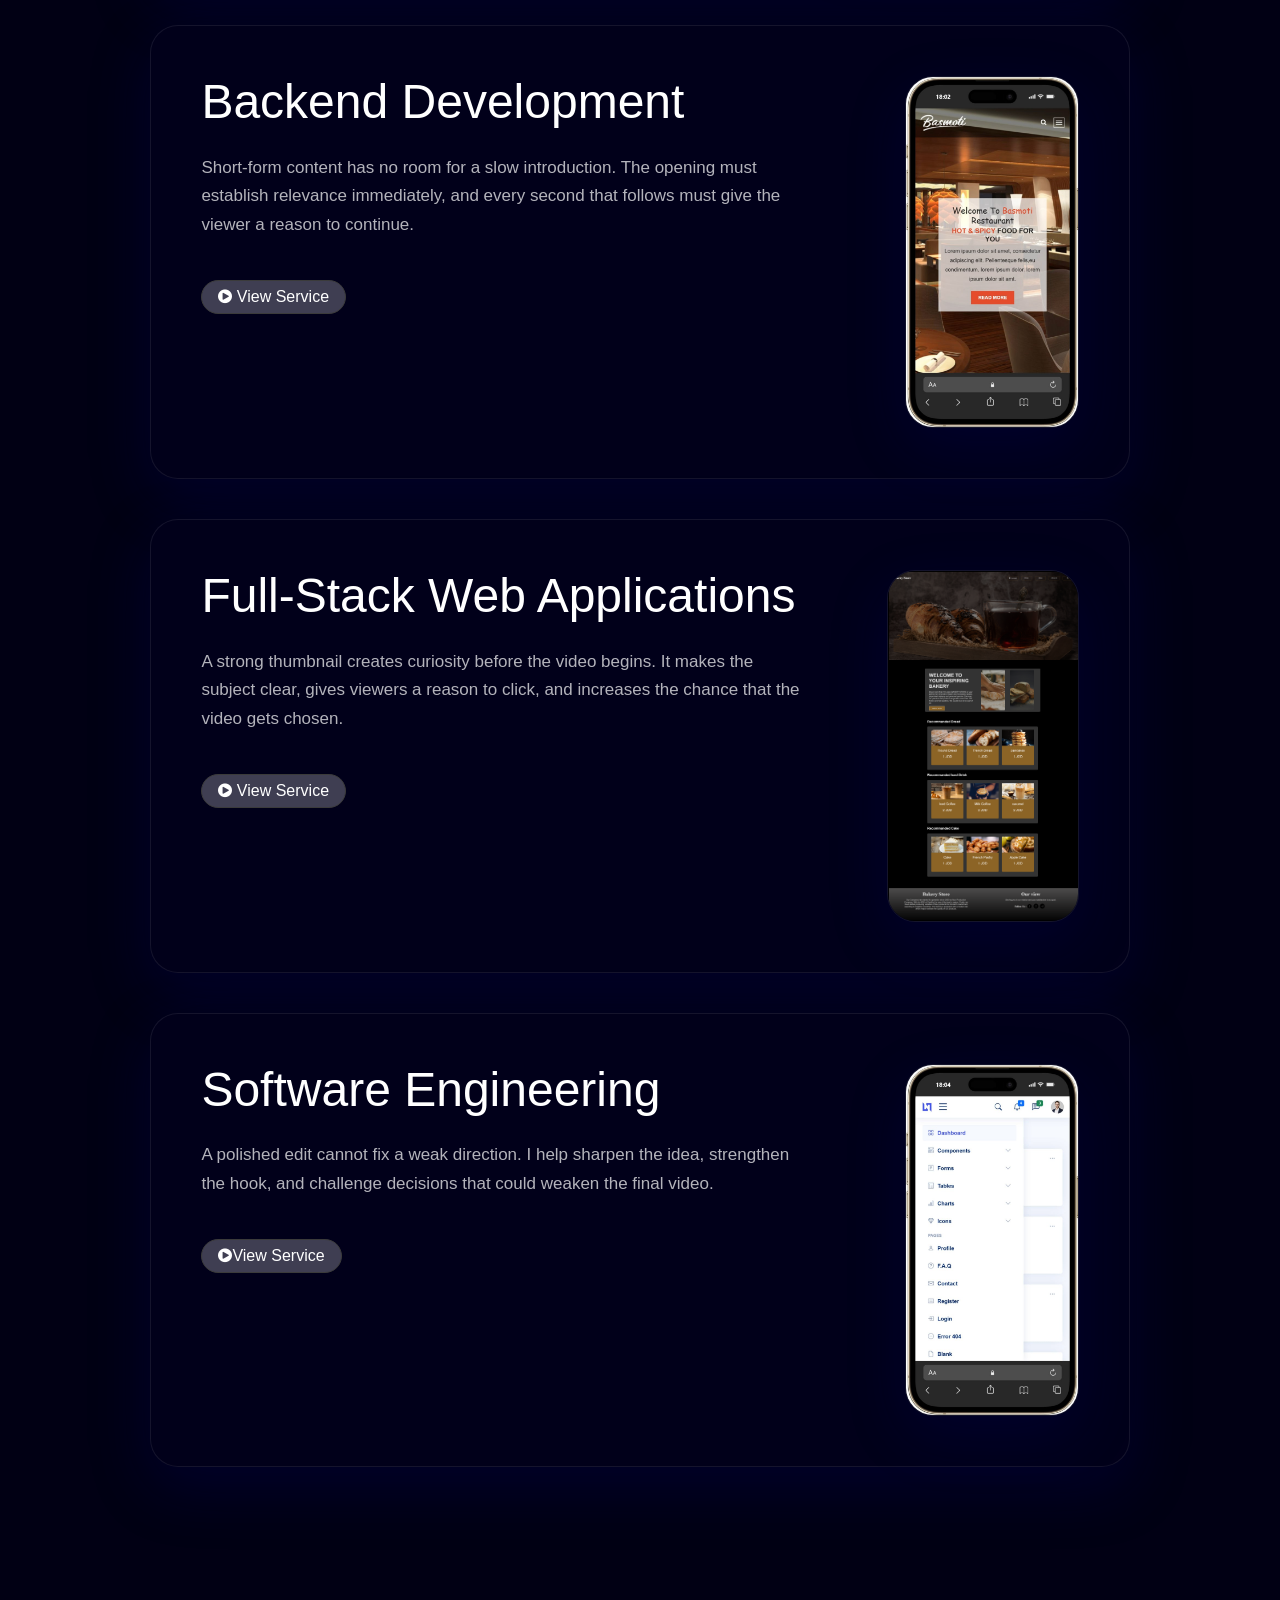
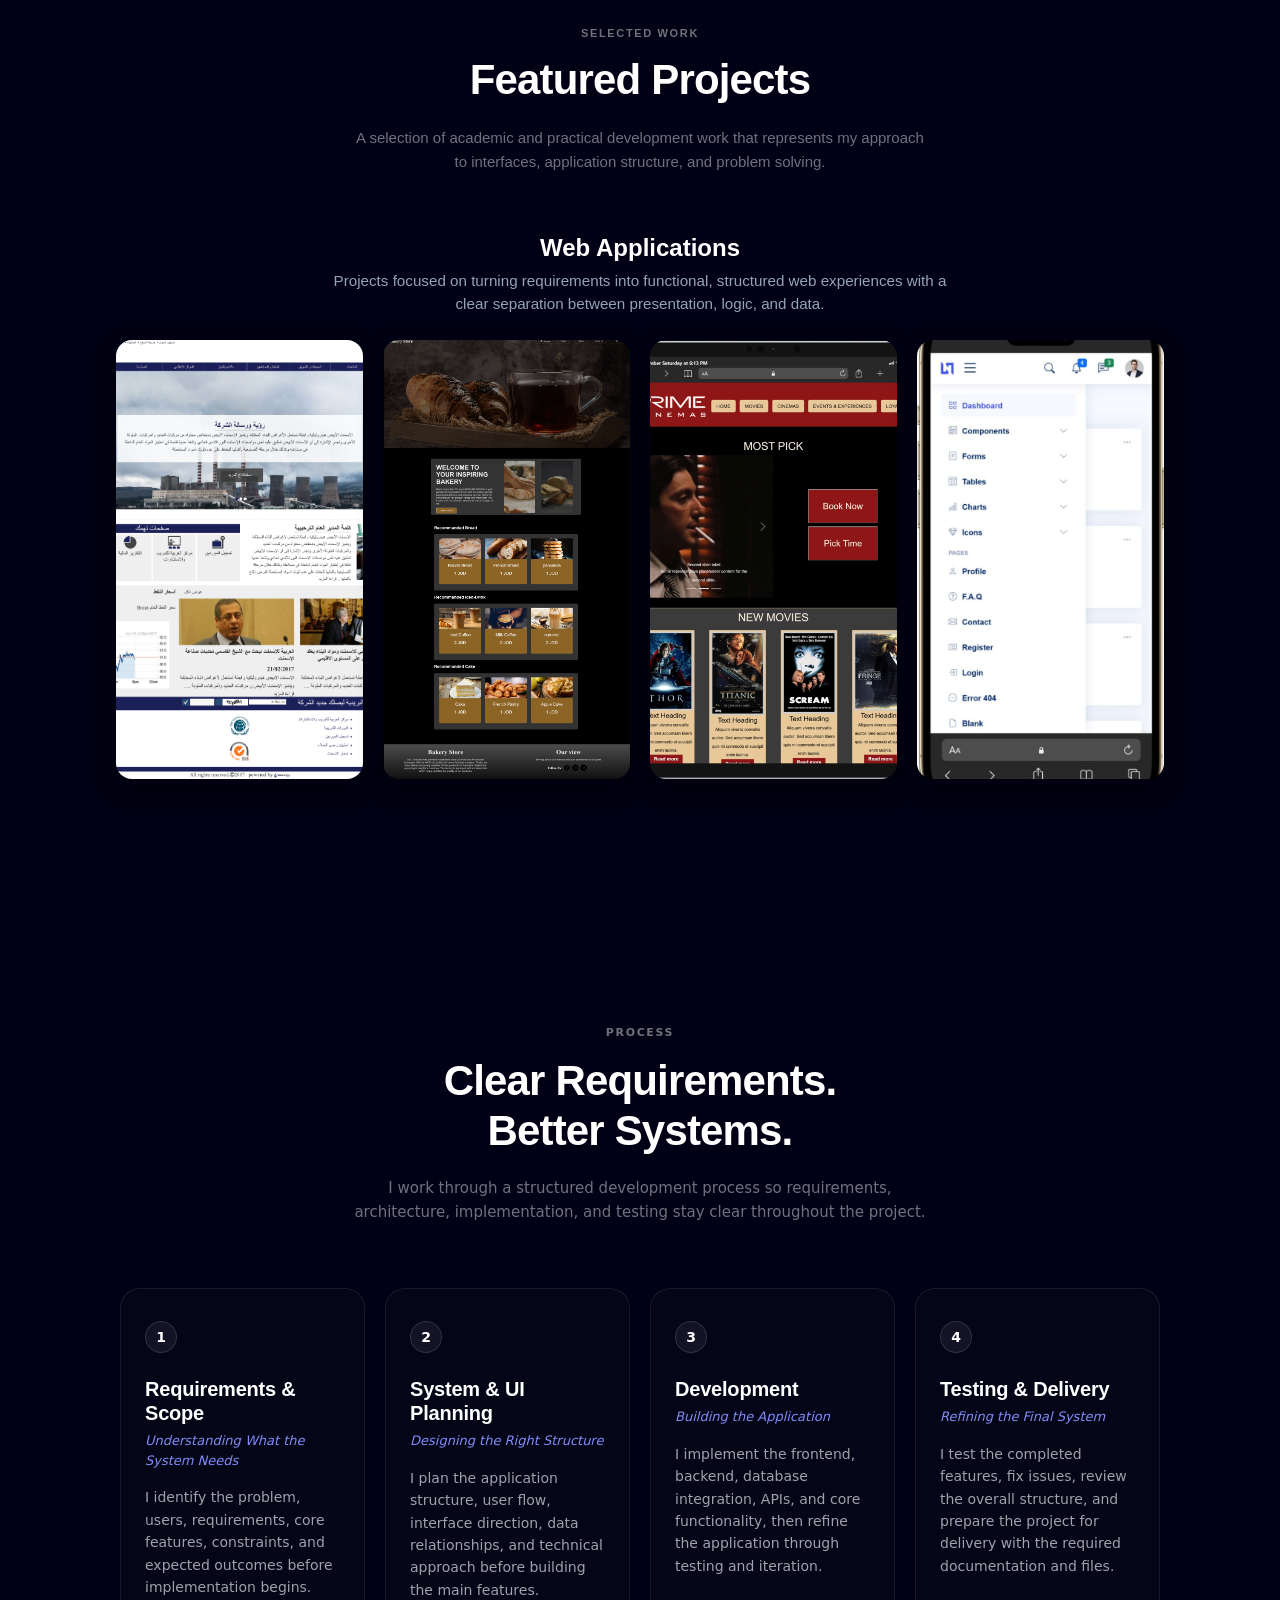
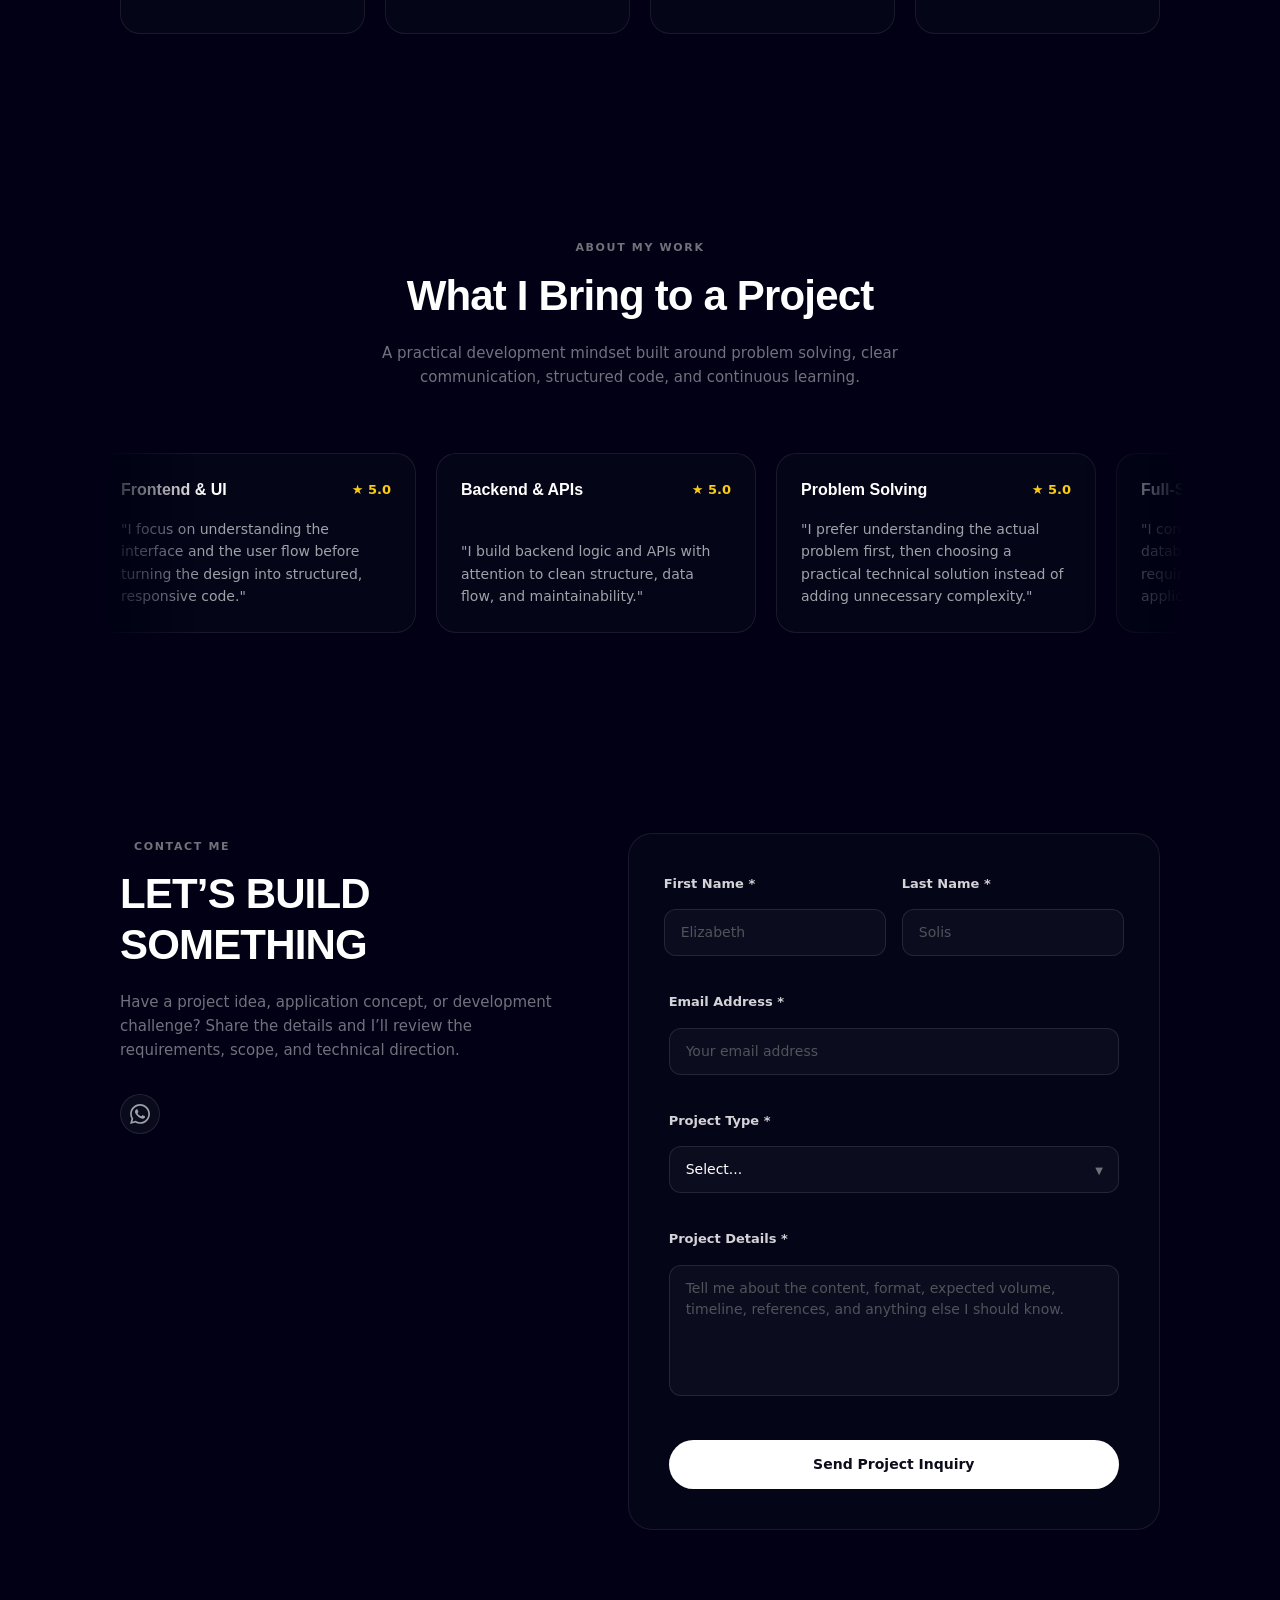
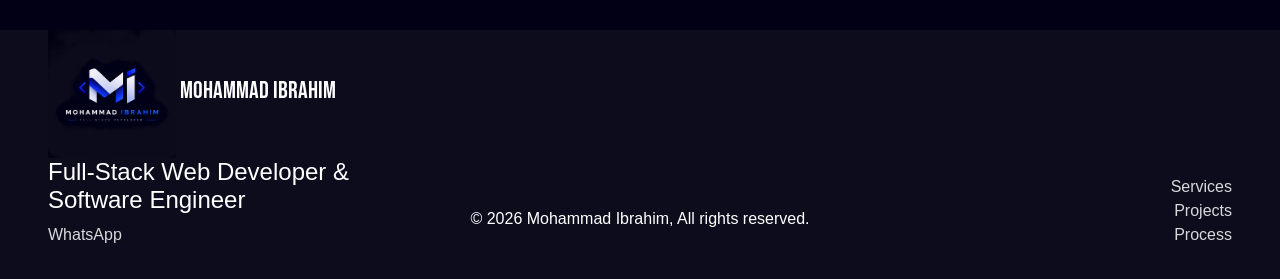
==== commit 42084add: "update the img and add the cv download button" ====
--- a/mohammad-protofolio.html
+++ b/mohammad-protofolio.html
@@ -75,6 +75,15 @@
                 <i class="fa fa-play-circle"></i> Start a Project
               </span>
             </a>
+            <a href="pdf/My_CV.pdf" download="Mohammad_Ibrahim_CV.pdf" class="download-btn">
+              <span class="btn light-btn" id="download-cv">
+                <svg xmlns="http://www.w3.org/2000/svg" width="16" height="16" fill="currentColor" class="bi bi-file-arrow-down" viewBox="0 0 16 16">
+                  <path d="M8 5a.5.5 0 0 1 .5.5v3.793l1.146-1.147a.5.5 0 0 1 .708.708l-2 2a.5.5 0 0 1-.708 0l-2-2a.5.5 0 1 1 .708-.708L7.5 9.293V5.5A.5.5 0 0 1 8 5"/>
+                  <path d="M4 0a2 2 0 0 0-2 2v12a2 2 0 0 0 2 2h8a2 2 0 0 0 2-2V2a2 2 0 0 0-2-2zm0 1h8a1 1 0 0 1 1 1v12a1 1 0 0 1-1 1H4a1 1 0 0 1-1-1V2a1 1 0 0 1 1-1"/>
+                </svg>
+                MY CV
+              </span>
+            </a>
           </div>
           <div class="social-proof-container">
             <!-- Avatar Stack (Left Side) -->
@@ -139,7 +148,7 @@
         </article>
         <article id="my-img">
           <div class="img-card">
-            <img src="img/me.png" alt="" />
+            <img src="img/me.jpg" alt="" />
           </div>
         </article>
       </section>
@@ -175,7 +184,7 @@
                 </div>
                 <div class="services-preview">
                   <div class="preview-card">
-                    <img src="img/img1.jpg" alt="Editing Workspace Preview" />
+                    <img src="img/cinema.png" alt="Editing Workspace Preview" />
                   </div>
                 </div>
               </div>
@@ -196,7 +205,7 @@
                 </div>
                 <div class="services-preview">
                   <div class="preview-card">
-                    <img src="img/img1.jpg" alt="Editing Workspace Preview" />
+                    <img src="img/returant.jpg" alt="Editing Workspace Preview" />
                   </div>
                 </div>
               </div>
@@ -217,7 +226,7 @@
                 </div>
                 <div class="services-preview">
                   <div class="preview-card">
-                    <img src="img/img1.jpg" alt="Editing Workspace Preview" />
+                    <img src="img/bakery.png" alt="Editing Workspace Preview" />
                   </div>
                 </div>
               </div>
@@ -237,7 +246,7 @@
                 </div>
                 <div class="services-preview">
                   <div class="preview-card">
-                    <img src="img/img1.jpg" alt="Editing Workspace Preview" />
+                    <img src="img/admin.jpg" alt="Editing Workspace Preview" />
                   </div>
                 </div>
               </div>
@@ -271,28 +280,28 @@
               <!-- Project Card 1 -->
               <div class="project-card">
                 <div class="card-media">
-                  <img src="img/img1.jpg" alt="Talking-Head Project Preview" />
+                  <img src="img/web2.png" alt="Talking-Head Project Preview" />
                 </div>
               </div>
 
               <!-- Project Card 2 -->
               <div class="project-card">
                 <div class="card-media">
-                  <img src="img/img1.jpg" alt="Talking-Head Project Preview" />
+                  <img src="img/bakery.png" alt="Talking-Head Project Preview" />
                 </div>
               </div>
 
               <!-- Project Card 3 -->
               <div class="project-card">
                 <div class="card-media">
-                  <img src="img/img1.jpg" alt="Talking-Head Project Preview" />
+                  <img src="img/cinema.png" alt="Talking-Head Project Preview" />
                 </div>
               </div>
 
               <!-- Project Card 4 -->
               <div class="project-card">
                 <div class="card-media">
-                  <img src="img/img1.jpg" alt="Talking-Head Project Preview" />
+                  <img src="img/admin.jpg" alt="Talking-Head Project Preview" />
                 </div>
               </div>
             </div>
@@ -474,7 +483,7 @@
                   href="https://facebook.com"
                   target="_blank"
                   aria-label="Facebook"
-                  class="social-icon"
+                  class="social-icon display-none"
                 >
                   <svg
                     width="20"
@@ -492,7 +501,7 @@
                   href="https://instagram.com"
                   target="_blank"
                   aria-label="Instagram"
-                  class="social-icon"
+                  class="social-icon display-none"
                 >
                   <svg
                     width="20"
@@ -505,28 +514,30 @@
                     />
                   </svg>
                 </a>
-                <a
-                  href="https://whatsapp.com"
-                  target="_blank"
-                  aria-label="WhatsApp"
-                  class="social-icon"
-                >
-                  <svg
-                    width="20"
-                    height="20"
-                    viewBox="0 0 24 24"
-                    fill="currentColor"
-                  >
-                    <path
-                      d="M.057 24l1.687-6.163c-1.041-1.804-1.588-3.849-1.587-5.946.003-6.556 5.338-11.891 11.893-11.891 3.181.001 6.167 1.24 8.413 3.488 2.245 2.248 3.481 5.236 3.48 8.414-.003 6.557-5.338 11.892-11.893 11.892-1.99-.001-3.951-.5-5.688-1.448l-6.305 1.654zm6.597-3.807c1.676.995 3.276 1.591 5.392 1.592 5.448 0 9.886-4.434 9.889-9.885.002-5.462-4.415-9.89-9.881-9.892-5.452 0-9.887 4.434-9.889 9.884-.001 2.225.651 3.891 1.746 5.634l-.999 3.648 3.742-.981zm11.387-5.464c-.074-.124-.272-.198-.57-.347-.297-.149-1.758-.868-2.031-.967-.272-.099-.47-.149-.669.149-.198.297-.768.967-.941 1.165-.173.198-.347.223-.644.074-.297-.149-1.255-.462-2.39-1.475-.883-.788-1.48-1.761-1.653-2.059-.173-.297-.018-.458.13-.606.134-.133.297-.347.446-.521.151-.172.2-.296.3-.495.099-.198.05-.372-.025-.521-.075-.148-.669-1.611-.916-2.206-.242-.579-.487-.501-.669-.51l-.57-.01c-.198 0-.52.074-.792.372s-1.04 1.016-1.04 2.479 1.065 2.876 1.213 3.074c.149.198 2.095 3.2 5.076 4.487.709.306 1.263.489 1.694.626.712.226 1.36.194 1.872.118.571-.085 1.758-.719 2.006-1.413.248-.695.248-1.29.173-1.414z"
-                    />
-                  </svg>
-                </a>
+<a
+  href="https://wa.me/962789788274"
+  target="_blank"
+  rel="noopener noreferrer"
+  aria-label="WhatsApp"
+  class="social-icon"
+>
+  <svg
+    width="20"
+    height="20"
+    viewBox="0 0 24 24"
+    fill="currentColor"
+  >
+    <path
+      d="M.057 24l1.687-6.163c-1.041-1.804-1.588-3.849-1.587-5.946.003-6.556 5.338-11.891 11.893-11.891 3.181.001 6.167 1.24 8.413 3.488 2.245 2.248 3.481 5.236 3.48 8.414-.003 6.557-5.338 11.892-11.893 11.892-1.99-.001-3.951-.5-5.688-1.448l-6.305 1.654zm6.597-3.807c1.676.995 3.276 1.591 5.392 1.592 5.448 0 9.886-4.434 9.889-9.885.002-5.462-4.415-9.89-9.881-9.892-5.452 0-9.887 4.434-9.889 9.884-.001 2.225.651 3.891 1.746 5.634l-.999 3.648 3.742-.981zm11.387-5.464c-.074-.124-.272-.198-.57-.347-.297-.149-1.758-.868-2.031-.967-.272-.099-.47-.149-.669.149-.198.297-.768.967-.941 1.165-.173.198-.347.223-.644.074-.297-.149-1.255-.462-2.39-1.475-.883-.788-1.48-1.761-1.653-2.059-.173-.297-.018-.458.13-.606.134-.133.297-.347.446-.521.151-.172.2-.296.3-.495.099-.198.05-.372-.025-.521-.075-.148-.669-1.611-.916-2.206-.242-.579-.487-.501-.669-.51l-.57-.01c-.198 0-.52.074-.792.372s-1.04 1.016-1.04 2.479 1.065 2.876 1.213 3.074c.149.198 2.095 3.2 5.076 4.487.709.306 1.263.489 1.694.626.712.226 1.36.194 1.872.118.571-.085 1.758-.719 2.006-1.413.248-.695.248-1.29.173-1.414z"
+    />
+  </svg>
+</a>
+
                 <a
                   href="https://telegram.org"
                   target="_blank"
                   aria-label="Telegram"
-                  class="social-icon"
+                  class="social-icon display-none"
                 >
                   <svg
                     width="20"
@@ -631,10 +642,10 @@
         </div>
         <div>
           <ul>
-            <li><a href="">Gmail</a></li>
-            <li><a href="">Instagram</a></li>
-            <li><a href="">WhatsApp</a></li>
-            <li><a href="">Telegram</a></li>
+            <li  class="display-none" ><a href="">Gmail</a></li>
+            <li  class="display-none" ><a href="">Instagram</a></li>
+            <li><a  href="https://wa.me/962789788274" target="_blank">WhatsApp</a></li>
+            <li class="display-none"><a href="">Telegram</a></li>
           </ul>
         </div>
       </section>
--- a/css/style.css
+++ b/css/style.css
@@ -30,6 +30,14 @@
   margin: 1.5rem auto;
   padding: 0.5rem 0 0 0;
   border-radius: 20px;
+}
+a{
+  color: inherit;
+  text-decoration: none;
+}
+a:hover{
+  text-decoration: none;
+  color: inherit;
 }
 #logo-div {
   max-width: 27%;
@@ -188,7 +196,7 @@
 }
 .dark-btn {
   background-color: #010014;
-  box-shadow: 0 0 50px #02007d;
+  box-shadow: 0 0 30px #02007d;
   color: #fff;
   border: 1px solid #02007d;
 }
@@ -200,7 +208,19 @@
   color: #fff;
   border: 1px solid rgb(59, 59, 59);
 }
-
+#download-cv{
+  display: block;
+  width: 40%;
+  margin: 1.5rem 0;
+  align-items: center;
+  text-align: center;
+  box-shadow: 0 0 30px #02007d73;
+
+}
+#download-cv:hover{
+  background-color: #5f5f63c3;
+  box-shadow: 0 0 50px #02007d;
+}
 /* Container Wrapper */
 .social-proof-container {
   display: inline-flex;
@@ -1446,3 +1466,7 @@
 #navbarNav.active {
   display: block; 
 }
+
+.display-none{
+  display: none;
+}
